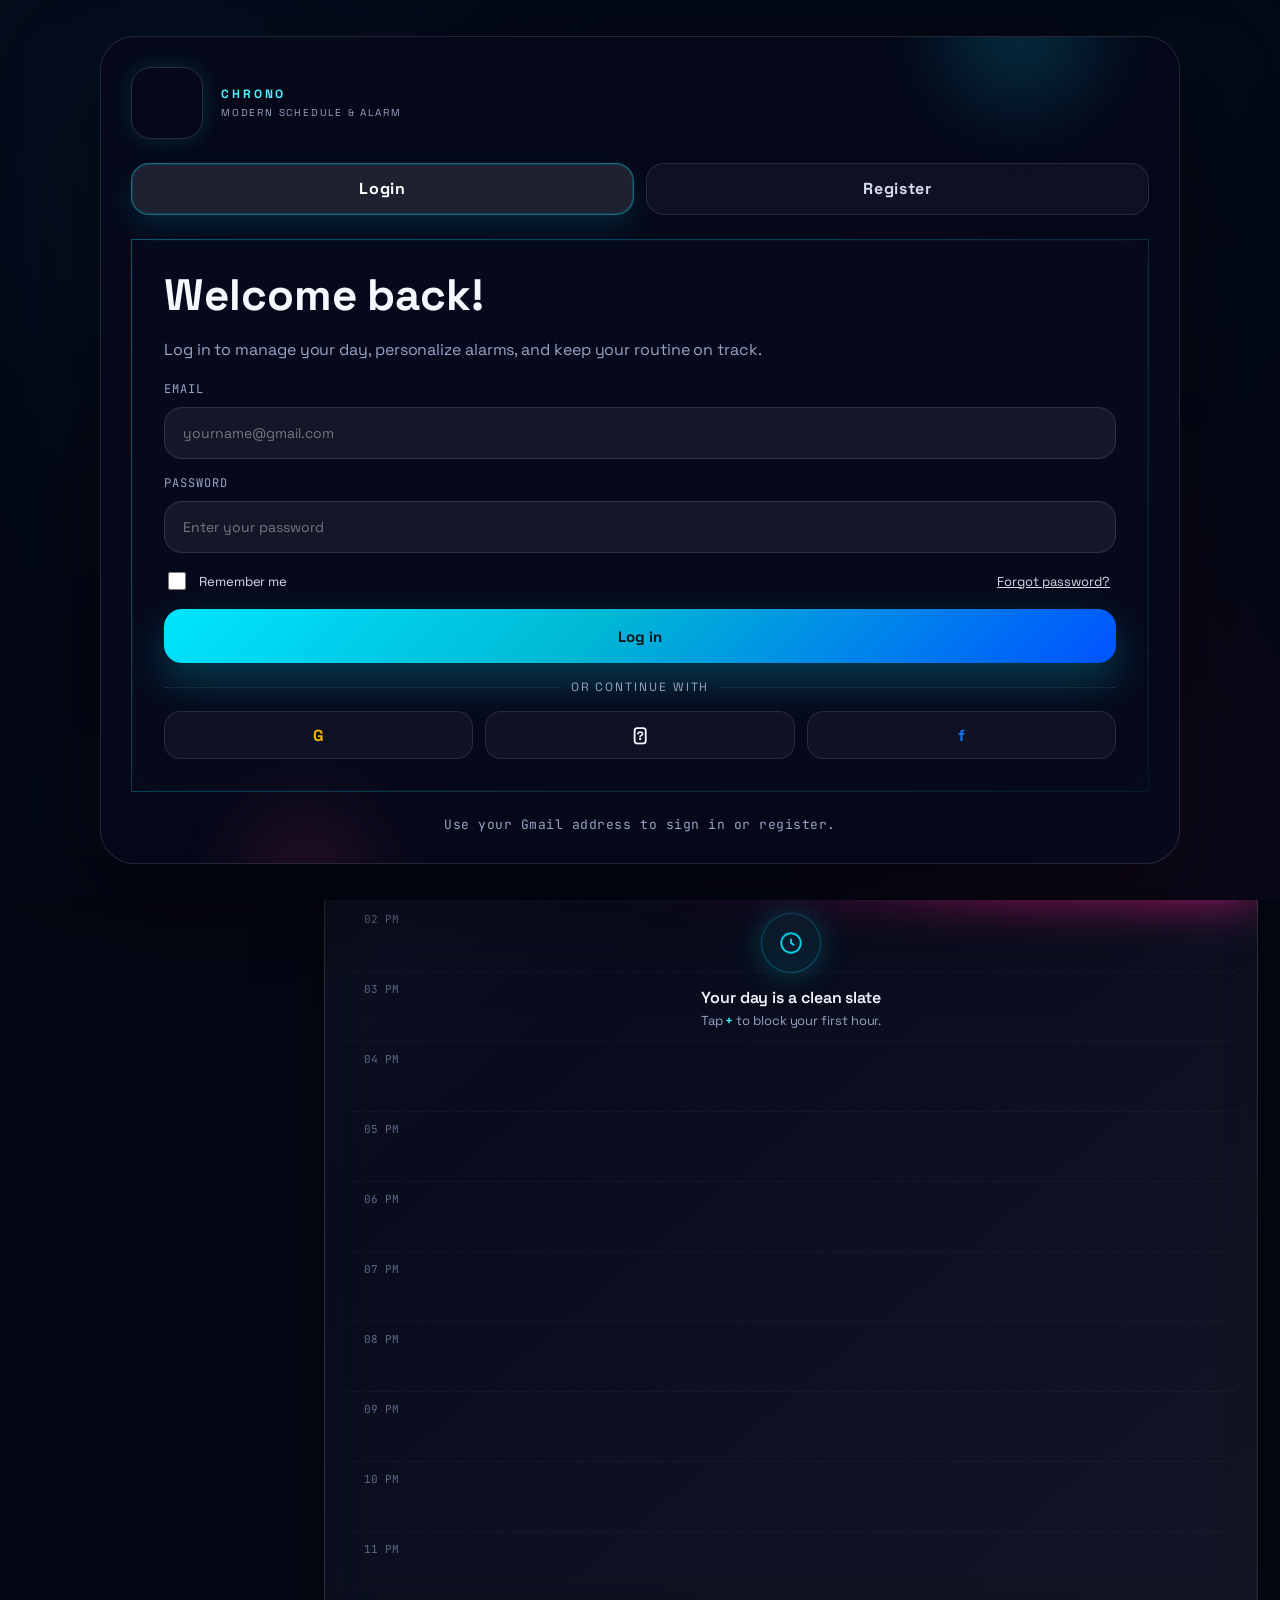
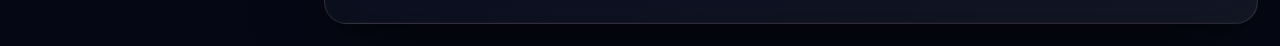
==== Chrono App.html @ 06ab91bf "Initial commit - Added Login and Register UI" ====
<!doctype html>
<html lang="en">
<head>
<meta charset="utf-8" />
<meta name="viewport" content="width=device-width, initial-scale=1, viewport-fit=cover, maximum-scale=1" />
<meta name="theme-color" content="#050814" />
<meta name="apple-mobile-web-app-capable" content="yes" />
<meta name="apple-mobile-web-app-status-bar-style" content="black-translucent" />
<meta name="apple-mobile-web-app-title" content="Chrono" />
<link rel="manifest" href="manifest.webmanifest" />
<link rel="apple-touch-icon" href="icon-192.png" />
<title>Chrono — Schedule & Alarms</title>
<link rel="preconnect" href="https://fonts.googleapis.com">
<link rel="preconnect" href="https://fonts.gstatic.com" crossorigin>
<link href="https://fonts.googleapis.com/css2?family=Space+Grotesk:wght@400;500;600;700&family=JetBrains+Mono:wght@400;500;600&display=swap" rel="stylesheet">
<link rel="stylesheet" href="daily-schedule.css">
<link rel="stylesheet" href="chrono-app.css">
</head>
<body>

<div class="auth-overlay" id="authOverlay">
  <div class="auth-card">
    <div class="auth-card-top">
      <video class="auth-logo-video" autoplay muted loop playsinline preload="auto" src="logo.mp4"></video>
      <div class="auth-card-copy">
        <div class="logo-title">CHRONO</div>
        <div class="logo-sub">Modern schedule & alarm</div>
      </div>
    </div>
    <div class="auth-tabs" role="tablist">
      <button type="button" class="auth-tab is-active" data-auth="login">Login</button>
      <button type="button" class="auth-tab" data-auth="register">Register</button>
    </div>
    <div class="auth-panels">
      <section class="auth-panel auth-panel--login is-active" data-auth="login">
        <h1>Welcome back!</h1>
        <p>Log in to manage your day, personalize alarms, and keep your routine on track.</p>
        <form id="authLoginForm" class="auth-form auth-form--login">
          <label class="field">
            <span>Email</span>
            <input id="authLoginEmail" type="email" placeholder="yourname@gmail.com" required />
          </label>
          <label class="field">
            <span>Password</span>
            <input id="authLoginPassword" type="password" placeholder="Enter your password" required minlength="6" />
          </label>
          <div class="auth-row auth-row--space">
            <label class="checkbox">
              <input id="authRemember" type="checkbox" />
              <span>Remember me</span>
            </label>
            <button type="button" class="auth-link" id="authForgot">Forgot password?</button>
          </div>
          <button type="submit" class="auth-button auth-button--login">Log in</button>
          <div class="auth-divider"><span>or continue with</span></div>
          <div class="auth-socials">
            <button type="button" class="social-btn social-btn--google" aria-label="Login with Google">G</button>
            <button type="button" class="social-btn social-btn--apple" aria-label="Login with Apple"></button>
            <button type="button" class="social-btn social-btn--facebook" aria-label="Login with Facebook">f</button>
          </div>
        </form>
      </section>
      <section class="auth-panel auth-panel--register" hidden data-auth="register">
        <div class="register-pill">New here? Create an account</div>
        <h2>Create your account</h2>
        <p>Sign up quickly and start building habits with a beautifully designed scheduler.</p>
        <form id="authRegisterForm" class="auth-form auth-form--register">
          <label class="field">
            <span>Full name</span>
            <input id="authName" type="text" placeholder="John Doe" required />
          </label>
          <label class="field">
            <span>Email address</span>
            <input id="authRegisterEmail" type="email" placeholder="yourname@gmail.com" required />
          </label>
          <label class="field">
            <span>Password</span>
            <input id="authRegisterPassword" type="password" placeholder="Create a strong password" required minlength="6" />
          </label>
          <label class="field">
            <span>Confirm password</span>
            <input id="authRegisterConfirm" type="password" placeholder="Repeat password" required minlength="6" />
          </label>
          <button type="submit" class="auth-button auth-button--register">Register</button>
        </form>
      </section>
    </div>
    <div class="auth-note" id="authNote">Use your Gmail address to sign in or register.</div>
  </div>
</div>

<!-- BG layers -->
<div class="bg-stage" aria-hidden="true">
  <div class="bg-gradient"></div>
  <div class="bg-orb bg-orb--cyan"></div>
  <div class="bg-orb bg-orb--magenta"></div>
  <div class="bg-orb bg-orb--violet"></div>
  <div class="bg-grid"></div>
  <div class="bg-noise"></div>
  <div class="bg-leak"></div>
</div>

<!-- ================= APP SHELL ================= -->
<div class="app">

  <!-- ---------- SIDEBAR (desktop only) ---------- -->
  <aside class="sidebar glass">
    <div class="brand">
      <div class="brand-mark">
        <video class="brand-logo" autoplay muted loop playsinline preload="auto" src="logo.mp4"></video>
      </div>
      <div class="brand-text">
        <div class="brand-name">CHRONO</div>
        <div class="brand-sub">v2.0 · schedule + alarm</div>
      </div>
    </div>
    <nav class="nav">
      <div class="nav-label">Workspace</div>
      <button class="nav-item is-active" data-view="today">
        <span class="nav-dot"></span>Today
        <span class="nav-count" id="navCountToday">0</span>
      </button>
      <button class="nav-item" data-view="upcoming">
        <span class="nav-dot"></span>Upcoming
      </button>
      <button class="nav-item" data-view="alarm">
        <span class="nav-dot"></span>Alarm
      </button>
      <button class="nav-item" data-view="completed">
        <span class="nav-dot"></span>Completed
        <span class="nav-count" id="navCountDone">0</span>
      </button>
      <div class="nav-label" style="margin-top:22px">Categories</div>
      <div class="cat-list" id="catList"></div>
    </nav>
    <div class="side-foot">
      <div class="foot-row">
        <span>Local storage</span>
        <span class="pill pill--ok">Synced</span>
      </div>
      <button class="foot-clear" id="btnLogout">Logout</button>
      <button class="foot-clear" id="btnClearAll">Reset schedule</button>
    </div>
  </aside>

  <!-- ---------- MAIN ---------- -->
  <main class="main">
    <!-- Header -->
    <header class="topbar">
      <div class="date-block">
        <div class="date-day" id="hdrDay">Thursday</div>
        <div class="date-full">
          <span id="hdrDate">July 03, 2026</span>
          <span class="dot-sep">•</span>
          <span id="hdrClock" class="clock">00:00:00</span>
        </div>
      </div>
      <div class="top-actions">
        <div class="search glass-inset">
          <svg viewBox="0 0 24 24" width="16" height="16" fill="none" stroke="currentColor" stroke-width="2"><circle cx="11" cy="11" r="7"/><path d="m21 21-4.3-4.3"/></svg>
          <input id="searchInput" placeholder="Search tasks…" />
          <kbd>⌘K</kbd>
        </div>
        <button class="pill-btn pill-btn--primary" id="btnNew">
          <span class="pill-glow"></span>
          <svg viewBox="0 0 24 24" width="16" height="16" fill="none" stroke="currentColor" stroke-width="2.5" stroke-linecap="round"><path d="M12 5v14M5 12h14"/></svg>
          New Task
        </button>
      </div>
    </header>

    <!-- Stat strip -->
    <section class="stat-strip">
      <div class="stat glass">
        <div class="stat-ring">
          <svg viewBox="0 0 44 44">
            <circle cx="22" cy="22" r="18" class="ring-track"/>
            <circle cx="22" cy="22" r="18" class="ring-fill" id="ringProgress"/>
          </svg>
          <div class="stat-ring-num" id="ringPct">0%</div>
        </div>
        <div class="stat-body">
          <div class="stat-label">Day progress</div>
          <div class="stat-value" id="statDone">0<span>/0 done</span></div>
        </div>
      </div>
      <div class="stat glass">
        <div class="stat-icon stat-icon--cyan">
          <svg viewBox="0 0 24 24" width="20" height="20" fill="none" stroke="currentColor" stroke-width="2"><path d="M12 8v4l3 2"/><circle cx="12" cy="12" r="9"/></svg>
        </div>
        <div class="stat-body">
          <div class="stat-label">Focus time</div>
          <div class="stat-value" id="statHours">0.0<span>hrs scheduled</span></div>
        </div>
      </div>
      <div class="stat glass">
        <div class="stat-icon stat-icon--magenta">
          <svg viewBox="0 0 24 24" width="20" height="20" fill="none" stroke="currentColor" stroke-width="2"><path d="M6 8a6 6 0 1 1 12 0c0 7 3 9 3 9H3s3-2 3-9M10 21a2 2 0 0 0 4 0"/></svg>
        </div>
        <div class="stat-body">
          <div class="stat-label">Next up</div>
          <div class="stat-value stat-value--sm" id="statNext">—</div>
        </div>
      </div>
      <div class="stat glass">
        <div class="stat-icon stat-icon--violet">
          <svg viewBox="0 0 24 24" width="20" height="20" fill="none" stroke="currentColor" stroke-width="2"><path d="m5 12 5 5L20 7"/></svg>
        </div>
        <div class="stat-body">
          <div class="stat-label">Streak</div>
          <div class="stat-value" id="statStreak">1<span>day active</span></div>
        </div>
      </div>
    </section>

    <!-- Filter chips -->
    <div class="chip-row" id="chipRow">
      <button class="chip is-active" data-cat="all">All</button>
    </div>

    <!-- Time-block grid -->
    <section class="grid-wrap glass" id="gridWrap">
      <div class="grid-head">
        <div class="grid-title">
          <h2>Time Blocks</h2>
          <span class="grid-sub">06:00 → 23:00</span>
        </div>
        <div class="now-indicator" id="nowInd">
          <span class="now-dot"></span>
          <span id="nowLabel">Now · 00:00</span>
        </div>
      </div>

      <div class="grid" id="grid" role="list"></div>

      <div class="grid-empty" id="gridEmpty" hidden>
        <div class="empty-badge">
          <svg viewBox="0 0 24 24" width="26" height="26" fill="none" stroke="currentColor" stroke-width="1.8"><circle cx="12" cy="12" r="9"/><path d="M12 8v4l3 2"/></svg>
        </div>
        <h3>Your day is a clean slate</h3>
        <p>Tap <b>+</b> to block your first hour.</p>
      </div>
    </section>

    <section class="alarm-page glass" id="alarmPage" hidden>
      <div class="grid-head">
        <div class="grid-title">
          <h2>Alarm sounds</h2>
          <span class="grid-sub">Pick one of three random tones or upload your own</span>
        </div>
        <button class="pill-btn pill-btn--ghost" id="btnShuffleRings" type="button">
          Shuffle
        </button>
      </div>

      <div class="alarm-picks" id="alarmPicks"></div>

      <div class="alarm-library">
        <div class="grid-head" style="margin-bottom: 12px;">
          <div class="grid-title">
            <h3>Sound library</h3>
            <span class="grid-sub">Presets + uploaded audio</span>
          </div>
          <div class="alarm-default" id="alarmDefaultLabel">Default ringtone for new alarms</div>
        </div>

        <div class="ring-list" id="alarmRingList"></div>

        <label class="ring-upload" id="alarmUploadLabel" for="alarmUploadInput">
          <svg viewBox="0 0 24 24" width="14" height="14" fill="none" stroke="currentColor" stroke-width="2"><path d="M12 3v12m-5-5 5-5 5 5M5 21h14"/></svg>
          Upload audio · MP3 · WAV · AAC · M4A
          <input id="alarmUploadInput" type="file" accept="audio/mpeg,audio/wav,audio/aac,audio/mp4,audio/x-m4a,audio/m4a,audio/ogg,.mp3,.wav,.aac,.m4a,.ogg" />
        </label>
      </div>
    </section>
  </main>
</div>

<!-- ================= MOBILE BOTTOM NAV ================= -->
<nav class="bottom-nav" aria-label="Bottom nav">
  <div class="bn-inner">
    <button class="bn-item is-active" data-view="today" aria-label="Today">
      <svg viewBox="0 0 24 24" fill="none" stroke="currentColor" stroke-width="2"><rect x="3" y="4" width="18" height="17" rx="2"/><path d="M3 10h18M8 2v4M16 2v4"/></svg>
      Today
    </button>
    <button class="bn-item" data-view="focus" aria-label="Focus">
      <svg viewBox="0 0 24 24" fill="none" stroke="currentColor" stroke-width="2"><circle cx="12" cy="12" r="9"/><circle cx="12" cy="12" r="4"/></svg>
      Focus
    </button>
    <button class="bn-item" data-view="alarm" aria-label="Alarm">
      <svg viewBox="0 0 24 24" fill="none" stroke="currentColor" stroke-width="2"><path d="M6 8a6 6 0 1 1 12 0c0 7 3 9 3 9H3s3-2 3-9"/><path d="M10 21a2 2 0 0 0 4 0"/></svg>
      Alarm
    </button>
    <button class="bn-item is-primary" id="bnNew" aria-label="New task">
      <div class="bn-fab">
        <svg viewBox="0 0 24 24" fill="none" stroke="currentColor" stroke-width="3" stroke-linecap="round"><path d="M12 5v14M5 12h14"/></svg>
      </div>
      New
    </button>
    <button class="bn-item" data-view="upcoming" aria-label="Upcoming">
      <svg viewBox="0 0 24 24" fill="none" stroke="currentColor" stroke-width="2"><path d="M12 8v4l3 2"/><circle cx="12" cy="12" r="9"/></svg>
      Upcoming
    </button>
    <button class="bn-item" data-view="completed" aria-label="Done">
      <svg viewBox="0 0 24 24" fill="none" stroke="currentColor" stroke-width="2"><path d="m5 12 5 5L20 7"/></svg>
      Done
    </button>
  </div>
</nav>

<!-- ================= TASK MODAL (with tabs) ================= -->
<div class="modal" id="modal" hidden>
  <div class="modal-backdrop" data-close></div>
  <div class="modal-card glass" role="dialog" aria-modal="true" aria-labelledby="modalTitle">
    <div class="modal-head">
      <div>
        <div class="modal-eyebrow" id="modalMode">NEW TASK</div>
        <h3 id="modalTitle">Block a time slot</h3>
      </div>
      <button class="icon-btn" data-close aria-label="Close">
        <svg viewBox="0 0 24 24" width="16" height="16" fill="none" stroke="currentColor" stroke-width="2.5"><path d="M6 6l12 12M18 6 6 18"/></svg>
      </button>
    </div>

    <!-- Tabs -->
    <div class="modal-tabs" role="tablist">
      <button type="button" class="modal-tab is-active" data-tab="task" role="tab">
        <svg viewBox="0 0 24 24" width="14" height="14" fill="none" stroke="currentColor" stroke-width="2"><rect x="3" y="4" width="18" height="17" rx="2"/><path d="M9 4v17"/></svg>
        Task
      </button>
      <button type="button" class="modal-tab" data-tab="alarm" role="tab">
        <svg viewBox="0 0 24 24" width="14" height="14" fill="none" stroke="currentColor" stroke-width="2"><path d="M6 8a6 6 0 1 1 12 0c0 7 3 9 3 9H3s3-2 3-9M10 21a2 2 0 0 0 4 0"/></svg>
        Alarm
        <span class="tab-badge" id="alarmTabBadge" hidden>ON</span>
      </button>
    </div>

    <form id="taskForm" class="form">

      <!-- ============ TASK PANE ============ -->
      <div class="modal-pane is-active" data-pane="task">
        <label class="field field--full">
          <span>Task name</span>
          <input id="fTask" type="text" placeholder="e.g. Deep work — API refactor" required maxlength="80" />
        </label>
        <div class="field-row">
          <label class="field">
            <span>Starts</span>
            <input id="fStart" type="time" required />
          </label>
          <label class="field">
            <span>Ends</span>
            <input id="fEnd" type="time" required />
          </label>
        </div>
        <div class="field field--full">
          <span>Category</span>
          <div class="cat-picker" id="catPicker"></div>
        </div>
        <label class="field field--full">
          <span>Notes (optional)</span>
          <textarea id="fNotes" rows="2" placeholder="Any details, links, or subgoals…" maxlength="240"></textarea>
        </label>
      </div>

      <!-- ============ ALARM PANE ============ -->
      <div class="modal-pane" data-pane="alarm">

        <!-- Reminder -->
        <div class="pane-label">Reminder · soft nudge</div>
        <div class="alarm-row">
          <div class="alarm-row-body">
            <div class="alarm-row-title">Send me a reminder</div>
            <div class="alarm-row-sub">Fires at <span id="reminderFireAt">08:50</span></div>
          </div>
          <div class="switch is-on" id="swReminder" role="switch" aria-checked="true"></div>
        </div>
        <div class="seg" id="reminderSeg"></div>

        <!-- Alarm -->
        <div class="pane-label magenta" style="margin-top: 10px;">Alarm · hard interrupt</div>
        <div class="alarm-row">
          <div class="alarm-row-body">
            <div class="alarm-row-title">Ring at start time</div>
            <div class="alarm-row-sub">Full-screen · looping audio · vibration</div>
          </div>
          <div class="switch magenta" id="swAlarm" role="switch" aria-checked="false"></div>
        </div>

        <div class="pane-label">Repeat</div>
        <div class="days" id="daysRow"></div>

        <div class="pane-label">Snooze</div>
        <div class="seg" id="snoozeSeg"></div>

        <div class="pane-label violet">Vibration</div>
        <div class="vib-row" id="vibRow"></div>

        <div class="pane-label">Volume · <span id="volLabel">80%</span></div>
        <input type="range" id="volSlider" class="vol-slider" min="0" max="100" step="5" value="80" />

        <div class="pane-label">Ringtone</div>
        <div class="ring-list" id="ringList"></div>
        <label class="ring-upload" id="uploadLabel" for="uploadInput">
          <svg viewBox="0 0 24 24" width="14" height="14" fill="none" stroke="currentColor" stroke-width="2"><path d="M12 3v12m-5-5 5-5 5 5M5 21h14"/></svg>
          Upload audio · MP3 · WAV · AAC · M4A
          <input id="uploadInput" type="file" accept="audio/mpeg,audio/wav,audio/aac,audio/mp4,audio/x-m4a,audio/m4a,audio/ogg,.mp3,.wav,.aac,.m4a,.ogg" />
        </label>
        <div class="ring-progress" id="uploadProgress" hidden><div></div></div>

      </div>

      <div class="modal-foot">
        <button type="button" class="pill-btn pill-btn--ghost" data-close>Cancel</button>
        <button type="button" class="pill-btn pill-btn--danger" id="btnDelete" hidden>
          <span class="pill-glow"></span>
          Delete
        </button>
        <button type="submit" class="pill-btn pill-btn--primary" id="btnSave">
          <span class="pill-glow"></span>
          <span id="btnSaveLabel">Add to Schedule</span>
        </button>
      </div>
    </form>
  </div>
</div>

<!-- ================= REMINDER BANNER ================= -->
<div class="reminder-banner" id="reminderBanner">
  <div class="rb-icon">
    <svg viewBox="0 0 24 24" width="18" height="18" fill="none" stroke="currentColor" stroke-width="2"><path d="M15 17h5l-1.4-1.4A2 2 0 0 1 18 14.2V11a6 6 0 1 0-12 0v3.2a2 2 0 0 1-.6 1.4L4 17h5m6 0v1a3 3 0 0 1-6 0v-1"/></svg>
  </div>
  <div class="rb-body">
    <div class="rb-title" id="rbTitle">Reminder</div>
    <div class="rb-sub" id="rbSub">Starts soon</div>
  </div>
  <button class="rb-close" id="rbClose" aria-label="Dismiss">
    <svg viewBox="0 0 24 24" width="14" height="14" fill="none" stroke="currentColor" stroke-width="2.5"><path d="M6 6l12 12M18 6 6 18"/></svg>
  </button>
</div>

<!-- ================= FULL-SCREEN ALARM ================= -->
<div class="alarm-scene" id="alarmScene" role="alertdialog" aria-modal="true" aria-labelledby="alarmTitle">
  <div class="pulse-ring"></div>
  <div class="alarm-head">
    <span class="alarm-eyebrow">ALARM · TIME'S UP</span>
    <div class="alarm-clock" id="alarmClock">09:00</div>
    <div class="alarm-date" id="alarmDate">THU · 03 JUL</div>
  </div>
  <div class="alarm-body">
    <h1 id="alarmTitle">Task</h1>
    <p id="alarmSub">Scheduled 09:00</p>
  </div>
  <div class="alarm-actions">
    <button class="alarm-btn alarm-btn--snooze" id="alarmSnooze">
      <svg viewBox="0 0 24 24" width="18" height="18" fill="none" stroke="currentColor" stroke-width="2"><path d="M12 8v4l3 2"/><circle cx="12" cy="12" r="9"/></svg>
      Snooze
    </button>
    <button class="alarm-btn alarm-btn--stop" id="alarmStop">
      <svg viewBox="0 0 24 24" width="20" height="20" fill="none" stroke="currentColor" stroke-width="2.5"><rect x="6" y="6" width="12" height="12" rx="2"/></svg>
      Stop
    </button>
  </div>
</div>

<!-- ================= INSTALL STRIP ================= -->
<div class="info-strip" id="installStrip">
  <div class="is-icon">
    <svg viewBox="0 0 24 24" width="16" height="16" fill="none" stroke="currentColor" stroke-width="2"><path d="M12 3v12m-5-5 5-5 5 5M5 21h14"/></svg>
  </div>
  <div class="is-body">
    <b>Install Chrono</b> to your home screen — works offline, alarms fire even when the browser is closed.
  </div>
  <button class="is-btn" id="installBtn">Install</button>
  <button class="is-x" id="installX" aria-label="Dismiss">
    <svg viewBox="0 0 24 24" width="14" height="14" fill="none" stroke="currentColor" stroke-width="2.5"><path d="M6 6l12 12M18 6 6 18"/></svg>
  </button>
</div>

<!-- ================= TOAST ================= -->
<div id="toast" class="toast" hidden></div>

<script src="chrono-alarm.js"></script>
<script src="chrono-app.js"></script>
</body>
</html>
---- daily-schedule.css ----
/* =========================================================
   CHRONO · Daily Schedule
   Futuristic 3D glassmorphism, cyan + magenta neon
   ========================================================= */

:root {
  /* --- Color system --- */
  --bg-0: #050814;
  --bg-1: #0a0f24;
  --bg-2: #0e1330;

  --ink-100: #f5f8ff;
  --ink-80:  #d6dcf0;
  --ink-60:  #99a3c4;
  --ink-40:  #5f6a8a;
  --ink-20:  #333a55;

  --cyan:     #00E5FF;
  --cyan-2:   #4DF3FF;
  --cyan-dim: rgba(0, 229, 255, 0.14);
  --magenta:  #FF3D6E;
  --magenta-2:#FF7AA0;
  --violet:   #8A5CFF;
  --lime:     #7CFFB2;
  --amber:    #FFC24D;

  /* Glass */
  --glass-bg: linear-gradient(140deg, rgba(255,255,255,0.08) 0%, rgba(255,255,255,0.02) 45%, rgba(255,255,255,0.06) 100%);
  --glass-border: 1px solid rgba(255,255,255,0.10);
  --glass-highlight: inset 0 1px 0 rgba(255,255,255,0.18), inset 0 0 0 1px rgba(255,255,255,0.02);
  --glass-shadow: 0 30px 80px -20px rgba(0,0,0,0.6), 0 8px 24px -10px rgba(0,0,0,0.5);

  /* Neon */
  --neon-cyan:    0 0 0 1px rgba(0,229,255,0.55), 0 0 24px rgba(0,229,255,0.45), 0 0 60px rgba(0,229,255,0.25);
  --neon-magenta: 0 0 0 1px rgba(255,61,110,0.55), 0 0 24px rgba(255,61,110,0.45), 0 0 60px rgba(255,61,110,0.25);

  /* Type */
  --font-display: "Space Grotesk", "Inter", system-ui, sans-serif;
  --font-mono: "JetBrains Mono", ui-monospace, monospace;

  /* Radii */
  --r-sm: 10px;
  --r-md: 16px;
  --r-lg: 22px;
  --r-xl: 28px;
  --r-pill: 999px;

  /* Motion */
  --ease: cubic-bezier(.22,.61,.36,1);
}

* { box-sizing: border-box; }
html, body { margin: 0; padding: 0; }
body {
  font-family: var(--font-display);
  color: var(--ink-100);
  background: var(--bg-0);
  min-height: 100vh;
  overflow-x: hidden;
  letter-spacing: -0.005em;
  -webkit-font-smoothing: antialiased;
}
button { font: inherit; color: inherit; background: none; border: 0; cursor: pointer; }
input, textarea, select { font: inherit; color: inherit; }

/* =========================================================
   BACKGROUND — cinematic gradient + orbs + grid + noise
   ========================================================= */
.bg-stage {
  position: fixed; inset: 0; z-index: 0; pointer-events: none;
  overflow: hidden;
}
.bg-gradient {
  position: absolute; inset: -10%;
  background:
    radial-gradient(60% 50% at 20% 15%, #1a1350 0%, transparent 60%),
    radial-gradient(50% 45% at 90% 20%, #002744 0%, transparent 65%),
    radial-gradient(55% 40% at 80% 90%, #3a0a3a 0%, transparent 60%),
    linear-gradient(160deg, #06091b 0%, #050716 40%, #030410 100%);
}
.bg-orb {
  position: absolute; border-radius: 50%;
  filter: blur(90px);
  opacity: 0.55;
  mix-blend-mode: screen;
  animation: drift 24s var(--ease) infinite alternate;
}
.bg-orb--cyan    { width: 520px; height: 520px; top: -80px; left: -80px;  background: #00b8d4; }
.bg-orb--magenta { width: 460px; height: 460px; bottom: -120px; right: -60px; background: #ff2d6b; animation-duration: 30s; }
.bg-orb--violet  { width: 380px; height: 380px; top: 40%; left: 55%;    background: #6b3dff; opacity: .35; animation-duration: 36s; }
@keyframes drift {
  0%   { transform: translate3d(0,0,0) scale(1); }
  100% { transform: translate3d(40px, -30px, 0) scale(1.08); }
}
.bg-grid {
  position: absolute; inset: 0;
  background-image:
    linear-gradient(to right, rgba(255,255,255,0.045) 1px, transparent 1px),
    linear-gradient(to bottom, rgba(255,255,255,0.045) 1px, transparent 1px);
  background-size: 64px 64px;
  mask-image: radial-gradient(80% 60% at 50% 40%, #000 40%, transparent 100%);
  opacity: .5;
}
.bg-noise {
  position: absolute; inset: 0;
  background-image: url("data:image/svg+xml;utf8,<svg xmlns='http://www.w3.org/2000/svg' width='160' height='160'><filter id='n'><feTurbulence type='fractalNoise' baseFrequency='0.9' numOctaves='2' stitchTiles='stitch'/><feColorMatrix values='0 0 0 0 1  0 0 0 0 1  0 0 0 0 1  0 0 0 0.06 0'/></filter><rect width='100%' height='100%' filter='url(%23n)'/></svg>");
  opacity: 0.7;
  mix-blend-mode: overlay;
}
.bg-leak {
  position: absolute; top: -10%; left: 30%;
  width: 60%; height: 40%;
  background: linear-gradient(200deg, rgba(0,229,255,0.14), rgba(255,61,110,0.06) 50%, transparent 80%);
  filter: blur(60px);
  transform: rotate(-8deg);
  opacity: .8;
}

/* =========================================================
   GLASS BASE
   ========================================================= */
.glass {
  position: relative;
  background: var(--glass-bg);
  border: var(--glass-border);
  box-shadow: var(--glass-highlight), var(--glass-shadow);
  backdrop-filter: blur(24px) saturate(140%);
  -webkit-backdrop-filter: blur(24px) saturate(140%);
  border-radius: var(--r-lg);
}
.glass::after {
  /* subtle top rim light */
  content: "";
  position: absolute; inset: 0;
  border-radius: inherit;
  pointer-events: none;
  background:
    radial-gradient(120% 50% at 50% -20%, rgba(255,255,255,0.18) 0%, transparent 60%);
  opacity: .6;
}
.glass-inset {
  background: rgba(10, 14, 30, 0.5);
  border: 1px solid rgba(255,255,255,0.08);
  box-shadow: inset 0 1px 0 rgba(255,255,255,0.06), inset 0 0 24px rgba(0,0,0,0.4);
  backdrop-filter: blur(16px);
  border-radius: var(--r-pill);
}

/* =========================================================
   APP SHELL
   ========================================================= */
.app {
  position: relative; z-index: 1;
  display: grid;
  grid-template-columns: 280px 1fr;
  gap: 22px;
  max-width: 1520px;
  margin: 0 auto;
  padding: 22px;
  min-height: 100vh;
}

/* ---------- SIDEBAR ---------- */
.sidebar {
  padding: 22px 18px;
  display: flex; flex-direction: column;
  gap: 24px;
  position: sticky; top: 22px;
  height: calc(100vh - 44px);
}
.brand {
  display: flex; align-items: center; gap: 12px;
  padding: 4px 6px;
}
.brand-mark {
  width: 40px; height: 40px;
  display: grid; place-items: center;
  border-radius: 12px;
  background: linear-gradient(140deg, rgba(0,229,255,0.25), rgba(0,229,255,0.05));
  color: var(--cyan);
  box-shadow: inset 0 1px 0 rgba(255,255,255,0.2), 0 0 20px rgba(0,229,255,0.35);
  border: 1px solid rgba(0,229,255,0.35);
  overflow: hidden;
}
.brand-mark .brand-logo {
  width: 100%;
  height: 100%;
  object-fit: cover;
  display: block;
}
.brand-name {
  font-weight: 700; letter-spacing: 0.18em; font-size: 14px;
}
.brand-sub {
  font-family: var(--font-mono);
  font-size: 10px; color: var(--ink-60); margin-top: 2px;
  letter-spacing: 0.1em;
}

.nav { display: flex; flex-direction: column; gap: 4px; flex: 1; }
.nav-label {
  font-family: var(--font-mono);
  font-size: 10px;
  letter-spacing: 0.16em;
  color: var(--ink-40);
  margin: 6px 8px;
}
.nav-item {
  display: flex; align-items: center; gap: 10px;
  padding: 10px 12px;
  border-radius: 12px;
  color: var(--ink-80);
  font-size: 14px; font-weight: 500;
  text-align: left;
  transition: background .18s var(--ease), color .18s var(--ease), box-shadow .18s var(--ease);
}
.nav-item:hover { background: rgba(255,255,255,0.04); color: var(--ink-100); }
.nav-item.is-active {
  background: linear-gradient(140deg, rgba(0,229,255,0.14), rgba(0,229,255,0.02));
  color: var(--ink-100);
  box-shadow: inset 0 0 0 1px rgba(0,229,255,0.35), inset 0 1px 0 rgba(255,255,255,0.15);
}
.nav-dot {
  width: 6px; height: 6px; border-radius: 50%;
  background: var(--ink-40);
  box-shadow: 0 0 0 2px rgba(255,255,255,0.05);
}
.nav-item.is-active .nav-dot { background: var(--cyan); box-shadow: 0 0 10px var(--cyan); }
.nav-count {
  margin-left: auto;
  font-family: var(--font-mono);
  font-size: 10px;
  padding: 2px 8px;
  border-radius: var(--r-pill);
  background: rgba(255,255,255,0.06);
  color: var(--ink-60);
}
.nav-item.is-active .nav-count {
  background: rgba(0,229,255,0.15); color: var(--cyan-2);
}

.cat-list { display: flex; flex-direction: column; gap: 2px; }
.cat-row {
  display: flex; align-items: center; gap: 10px;
  padding: 8px 12px;
  border-radius: 10px;
  font-size: 13px;
  color: var(--ink-80);
  transition: background .15s;
}
.cat-row:hover { background: rgba(255,255,255,0.04); }
.cat-swatch {
  width: 10px; height: 10px; border-radius: 3px;
  box-shadow: 0 0 10px currentColor;
}
.cat-row .cat-count {
  margin-left: auto;
  font-family: var(--font-mono);
  font-size: 10px; color: var(--ink-60);
}

.side-foot {
  padding-top: 14px;
  border-top: 1px solid rgba(255,255,255,0.06);
}
.foot-row {
  display: flex; align-items: center; justify-content: space-between;
  font-size: 12px; color: var(--ink-60);
  padding: 4px 6px;
}
.pill { padding: 3px 8px; border-radius: var(--r-pill); font-size: 10px; font-family: var(--font-mono); letter-spacing: 0.08em; }
.pill--ok { background: rgba(124,255,178,0.12); color: var(--lime); box-shadow: inset 0 0 0 1px rgba(124,255,178,0.25); }
.foot-clear {
  width: 100%;
  margin-top: 10px;
  padding: 9px;
  border-radius: 10px;
  color: var(--ink-60);
  font-size: 12px;
  background: rgba(255,255,255,0.03);
  border: 1px solid rgba(255,255,255,0.06);
  transition: color .15s, background .15s;
}
.foot-clear:hover { color: var(--magenta-2); background: rgba(255,61,110,0.08); border-color: rgba(255,61,110,0.3); }

/* =========================================================
   MAIN
   ========================================================= */
.main {
  display: flex; flex-direction: column;
  gap: 18px;
  min-width: 0;
}

/* Topbar */
.topbar {
  display: flex; align-items: center; justify-content: space-between;
  gap: 16px;
  padding: 4px 4px;
}
.date-day {
  font-size: 28px; font-weight: 600;
  letter-spacing: -0.02em;
  color: #f5f8ff;
  text-shadow: 0 1px 0 rgba(0,0,0,0.4), 0 0 20px rgba(0,229,255,0.1);
}
.date-full {
  font-family: var(--font-mono);
  font-size: 12px;
  color: var(--ink-60);
  margin-top: 4px;
  display: flex; align-items: center; gap: 8px;
}
.dot-sep { color: var(--ink-40); }
.clock { color: var(--cyan-2); text-shadow: 0 0 12px rgba(0,229,255,0.5); }

.top-actions { display: flex; align-items: center; gap: 10px; }
.search {
  display: flex; align-items: center; gap: 10px;
  padding: 10px 14px;
  color: var(--ink-60);
  width: 300px;
  transition: box-shadow .2s, background .2s;
}
.search:focus-within {
  color: var(--ink-100);
  box-shadow: inset 0 0 0 1px rgba(0,229,255,0.35), inset 0 0 24px rgba(0,229,255,0.08);
}
.search input {
  flex: 1;
  background: transparent; border: 0; outline: 0;
  font-size: 13px;
}
.search kbd {
  font-family: var(--font-mono);
  font-size: 10px;
  padding: 2px 6px;
  border-radius: 6px;
  background: rgba(255,255,255,0.06);
  border: 1px solid rgba(255,255,255,0.08);
  color: var(--ink-60);
}

/* ---------- PILL BUTTON — the neon hero control ---------- */
.pill-btn {
  position: relative;
  display: inline-flex; align-items: center; gap: 8px;
  padding: 11px 20px;
  border-radius: var(--r-pill);
  font-size: 13px; font-weight: 600;
  letter-spacing: 0.01em;
  color: var(--ink-100);
  background: rgba(255,255,255,0.06);
  border: 1px solid rgba(255,255,255,0.10);
  box-shadow: inset 0 1px 0 rgba(255,255,255,0.15), 0 8px 24px -12px rgba(0,0,0,0.6);
  transition: transform .2s var(--ease), box-shadow .3s var(--ease), background .2s;
  overflow: hidden;
  isolation: isolate;
}
.pill-btn:hover { transform: translateY(-1px); }
.pill-btn:active { transform: translateY(0); }
.pill-glow {
  position: absolute; inset: -2px;
  border-radius: inherit;
  pointer-events: none;
  z-index: -1;
  opacity: 0;
  transition: opacity .3s var(--ease);
}

.pill-btn--primary {
  background: linear-gradient(140deg, rgba(0,229,255,0.28), rgba(0,229,255,0.08) 60%, rgba(0,229,255,0.20));
  border-color: rgba(0,229,255,0.5);
  color: #ecfeff;
  box-shadow:
    inset 0 1px 0 rgba(255,255,255,0.3),
    inset 0 -8px 20px rgba(0,229,255,0.15),
    0 0 24px rgba(0,229,255,0.4),
    0 8px 30px -8px rgba(0,229,255,0.55);
  text-shadow: 0 0 10px rgba(0,229,255,0.7);
}
.pill-btn--primary:hover {
  box-shadow:
    inset 0 1px 0 rgba(255,255,255,0.35),
    inset 0 -8px 20px rgba(0,229,255,0.25),
    0 0 40px rgba(0,229,255,0.6),
    0 12px 40px -8px rgba(0,229,255,0.7);
}

.pill-btn--danger {
  background: linear-gradient(140deg, rgba(255,61,110,0.28), rgba(255,61,110,0.06) 60%, rgba(255,61,110,0.20));
  border-color: rgba(255,61,110,0.5);
  box-shadow:
    inset 0 1px 0 rgba(255,255,255,0.25),
    inset 0 -8px 20px rgba(255,61,110,0.15),
    0 0 24px rgba(255,61,110,0.4),
    0 8px 30px -8px rgba(255,61,110,0.55);
  text-shadow: 0 0 10px rgba(255,61,110,0.7);
}
.pill-btn--danger:hover {
  box-shadow:
    inset 0 1px 0 rgba(255,255,255,0.3),
    inset 0 -8px 20px rgba(255,61,110,0.25),
    0 0 40px rgba(255,61,110,0.6),
    0 12px 40px -8px rgba(255,61,110,0.7);
}

.pill-btn--ghost {
  background: rgba(255,255,255,0.04);
  border-color: rgba(255,255,255,0.08);
  color: var(--ink-60);
}
.pill-btn--ghost:hover { color: var(--ink-100); background: rgba(255,255,255,0.08); }

/* Icon button */
.icon-btn {
  width: 32px; height: 32px;
  display: grid; place-items: center;
  border-radius: 10px;
  color: var(--ink-60);
  background: rgba(255,255,255,0.04);
  border: 1px solid rgba(255,255,255,0.06);
  transition: color .15s, background .15s;
}
.icon-btn:hover { color: var(--ink-100); background: rgba(255,255,255,0.08); }

/* =========================================================
   STAT STRIP
   ========================================================= */
.stat-strip {
  display: grid;
  grid-template-columns: repeat(4, 1fr);
  gap: 14px;
}
.stat {
  display: flex; align-items: center; gap: 14px;
  padding: 16px 18px;
  border-radius: var(--r-md);
  min-width: 0;
}
.stat-ring { position: relative; width: 52px; height: 52px; flex: none; }
.stat-ring svg { width: 100%; height: 100%; transform: rotate(-90deg); }
.ring-track { fill: none; stroke: rgba(255,255,255,0.08); stroke-width: 4; }
.ring-fill  {
  fill: none; stroke: var(--cyan); stroke-width: 4; stroke-linecap: round;
  stroke-dasharray: 113.1;
  stroke-dashoffset: 113.1;
  filter: drop-shadow(0 0 6px rgba(0,229,255,0.65));
  transition: stroke-dashoffset .6s var(--ease);
}
.stat-ring-num {
  position: absolute; inset: 0;
  display: grid; place-items: center;
  font-family: var(--font-mono);
  font-size: 11px; font-weight: 600;
  color: var(--cyan-2);
}
.stat-icon {
  width: 40px; height: 40px; flex: none;
  display: grid; place-items: center;
  border-radius: 12px;
}
.stat-icon--cyan    { color: var(--cyan);    background: rgba(0,229,255,0.10);  box-shadow: inset 0 0 0 1px rgba(0,229,255,0.25),  0 0 18px rgba(0,229,255,0.2); }
.stat-icon--magenta { color: var(--magenta); background: rgba(255,61,110,0.10); box-shadow: inset 0 0 0 1px rgba(255,61,110,0.25), 0 0 18px rgba(255,61,110,0.2); }
.stat-icon--violet  { color: var(--violet);  background: rgba(138,92,255,0.10); box-shadow: inset 0 0 0 1px rgba(138,92,255,0.25), 0 0 18px rgba(138,92,255,0.2); }
.stat-body { min-width: 0; }
.stat-label {
  font-family: var(--font-mono);
  font-size: 10px; letter-spacing: 0.14em;
  color: var(--ink-60);
  text-transform: uppercase;
}
.stat-value {
  font-size: 22px; font-weight: 600; margin-top: 2px;
  letter-spacing: -0.02em;
  display: flex; align-items: baseline; gap: 6px;
  white-space: nowrap;
}
.stat-value span {
  font-size: 11px; font-weight: 500;
  color: var(--ink-60);
  font-family: var(--font-mono);
}
.stat-value--sm { font-size: 15px; font-weight: 500; }

/* =========================================================
   CHIP ROW
   ========================================================= */
.chip-row {
  display: flex; align-items: center; gap: 8px;
  flex-wrap: wrap;
  padding: 0 2px;
}
.chip {
  padding: 7px 14px;
  border-radius: var(--r-pill);
  font-size: 12px; font-weight: 500;
  color: var(--ink-60);
  background: rgba(255,255,255,0.04);
  border: 1px solid rgba(255,255,255,0.06);
  display: inline-flex; align-items: center; gap: 8px;
  transition: color .15s, background .15s, box-shadow .15s;
}
.chip:hover { color: var(--ink-100); }
.chip.is-active {
  color: var(--ink-100);
  background: rgba(0,229,255,0.10);
  box-shadow: inset 0 0 0 1px rgba(0,229,255,0.45), 0 0 20px rgba(0,229,255,0.2);
}
.chip .chip-swatch {
  width: 8px; height: 8px; border-radius: 50%;
  box-shadow: 0 0 8px currentColor;
}

/* =========================================================
   TIME-BLOCK GRID
   ========================================================= */
.grid-wrap {
  padding: 22px;
  border-radius: var(--r-lg);
  flex: 1;
  display: flex; flex-direction: column;
  min-height: 480px;
}
.grid-head {
  display: flex; align-items: center; justify-content: space-between;
  margin-bottom: 16px;
}
.grid-title h2 {
  margin: 0;
  font-size: 18px; font-weight: 600;
  letter-spacing: -0.01em;
}
.grid-sub {
  font-family: var(--font-mono);
  font-size: 11px; color: var(--ink-60);
  margin-left: 10px;
}
.now-indicator {
  display: flex; align-items: center; gap: 8px;
  padding: 6px 12px;
  border-radius: var(--r-pill);
  background: rgba(255,61,110,0.08);
  box-shadow: inset 0 0 0 1px rgba(255,61,110,0.3);
  font-family: var(--font-mono);
  font-size: 11px;
  color: var(--magenta-2);
}
.now-dot {
  width: 6px; height: 6px; border-radius: 50%;
  background: var(--magenta);
  box-shadow: 0 0 10px var(--magenta);
  animation: pulse 1.4s ease-in-out infinite;
}
@keyframes pulse {
  0%, 100% { opacity: 1; transform: scale(1); }
  50% { opacity: .5; transform: scale(1.4); }
}

.grid {
  position: relative;
  display: grid;
  grid-template-columns: 64px 1fr;
  gap: 0;
}

.hour-row {
  display: contents;
}
.hour-label {
  font-family: var(--font-mono);
  font-size: 11px;
  color: var(--ink-40);
  padding: 10px 12px 0 0;
  text-align: right;
  border-top: 1px dashed rgba(255,255,255,0.05);
  height: 70px;
}
.hour-cell {
  border-top: 1px dashed rgba(255,255,255,0.05);
  height: 70px;
  position: relative;
  padding: 6px 8px;
  transition: background .15s;
}
.hour-cell:hover { background: rgba(255,255,255,0.015); }
.hour-cell.is-past { opacity: 0.55; }

/* NOW line */
.now-line {
  position: absolute;
  left: 64px; right: 0;
  height: 2px;
  background: linear-gradient(90deg, transparent, var(--magenta) 20%, var(--magenta) 80%, transparent);
  box-shadow: 0 0 12px rgba(255,61,110,0.7);
  z-index: 5;
  pointer-events: none;
}
.now-line::before {
  content: "";
  position: absolute; left: -6px; top: -4px;
  width: 10px; height: 10px; border-radius: 50%;
  background: var(--magenta);
  box-shadow: 0 0 12px var(--magenta), 0 0 0 3px rgba(255,61,110,0.2);
}

/* TASK CARD (positioned inside hour cell) */
.task {
  position: absolute;
  left: 8px; right: 8px;
  padding: 8px 12px 8px 14px;
  border-radius: 12px;
  background: linear-gradient(140deg, rgba(255,255,255,0.10), rgba(255,255,255,0.03));
  border: 1px solid rgba(255,255,255,0.12);
  box-shadow: inset 0 1px 0 rgba(255,255,255,0.15), 0 6px 20px -10px rgba(0,0,0,0.6);
  backdrop-filter: blur(10px);
  display: flex; align-items: center; gap: 10px;
  cursor: pointer;
  transition: transform .18s var(--ease), box-shadow .25s var(--ease), border-color .2s;
  overflow: hidden;
  min-height: 44px;
  z-index: 3;
}
.task::before {
  /* left accent bar with category color glow */
  content: "";
  position: absolute;
  left: 0; top: 0; bottom: 0;
  width: 3px;
  background: var(--cat-color, var(--cyan));
  box-shadow: 0 0 12px var(--cat-color, var(--cyan));
}
.task:hover {
  transform: translateY(-1px);
  border-color: rgba(255,255,255,0.22);
  box-shadow: inset 0 1px 0 rgba(255,255,255,0.2), 0 12px 30px -10px rgba(0,0,0,0.7), 0 0 20px -6px var(--cat-color, var(--cyan));
}

.task-check {
  flex: none;
  width: 20px; height: 20px;
  border-radius: 50%;
  border: 1.5px solid rgba(255,255,255,0.2);
  background: rgba(255,255,255,0.04);
  display: grid; place-items: center;
  transition: all .2s var(--ease);
  cursor: pointer;
}
.task-check:hover {
  border-color: var(--cat-color, var(--cyan));
  box-shadow: 0 0 12px var(--cat-color, var(--cyan));
}
.task-check svg { width: 12px; height: 12px; opacity: 0; transition: opacity .2s; }
.task.is-done .task-check {
  background: var(--cat-color, var(--cyan));
  border-color: var(--cat-color, var(--cyan));
  box-shadow: 0 0 14px var(--cat-color, var(--cyan));
}
.task.is-done .task-check svg { opacity: 1; color: #050814; }

.task-main { flex: 1; min-width: 0; }
.task-name {
  font-size: 13px; font-weight: 500;
  color: var(--ink-100);
  white-space: nowrap; overflow: hidden; text-overflow: ellipsis;
}
.task-meta {
  font-family: var(--font-mono);
  font-size: 10px;
  color: var(--ink-60);
  margin-top: 2px;
  display: flex; align-items: center; gap: 6px;
}
.task-meta .cat-tag {
  color: var(--cat-color, var(--cyan));
  text-shadow: 0 0 8px var(--cat-color, var(--cyan));
}
.task.is-done .task-name { color: var(--ink-40); text-decoration: line-through; text-decoration-color: rgba(255,255,255,0.2); }
.task.is-done { opacity: 0.6; }

/* Empty state */
.grid-empty {
  position: absolute; inset: 60px 0 0 0;
  display: flex; flex-direction: column; align-items: center; justify-content: center;
  text-align: center;
  color: var(--ink-60);
  pointer-events: none;
}
.empty-badge {
  width: 60px; height: 60px;
  display: grid; place-items: center;
  border-radius: 50%;
  color: var(--cyan);
  background: rgba(0,229,255,0.08);
  box-shadow: inset 0 0 0 1px rgba(0,229,255,0.3), 0 0 30px rgba(0,229,255,0.25);
  margin-bottom: 14px;
}
.grid-empty h3 {
  font-size: 16px; font-weight: 600; color: var(--ink-100); margin: 0 0 4px;
}
.grid-empty p { margin: 0; font-size: 13px; }
.grid-empty b { color: var(--cyan-2); font-weight: 600; }

/* =========================================================
   MODAL
   ========================================================= */
.modal {
  position: fixed; inset: 0; z-index: 100;
  display: grid; place-items: center;
  padding: 20px;
}
.modal[hidden] { display: none; }
.modal-backdrop {
  position: absolute; inset: 0;
  background: rgba(3, 5, 15, 0.6);
  backdrop-filter: blur(8px);
  animation: fadeIn .25s var(--ease);
}
.modal-card {
  position: relative;
  width: 100%;
  max-width: 480px;
  padding: 28px;
  border-radius: var(--r-xl);
  animation: modalIn .35s var(--ease);
}
@keyframes fadeIn { from { opacity: 0; } to { opacity: 1; } }
@keyframes modalIn {
  from { opacity: 0; transform: translateY(20px) scale(.96); }
  to   { opacity: 1; transform: translateY(0) scale(1); }
}
.modal-head {
  display: flex; align-items: flex-start; justify-content: space-between;
  margin-bottom: 22px;
}
.modal-eyebrow {
  font-family: var(--font-mono);
  font-size: 10px; letter-spacing: 0.16em;
  color: var(--cyan-2);
  text-shadow: 0 0 8px rgba(0,229,255,0.5);
}
.modal-head h3 {
  margin: 4px 0 0;
  font-size: 20px; font-weight: 600; letter-spacing: -0.01em;
}
.form {
  display: flex; flex-direction: column;
  gap: 16px;
}
.field { display: flex; flex-direction: column; gap: 6px; flex: 1; }
.field > span {
  font-family: var(--font-mono);
  font-size: 10px; letter-spacing: 0.14em;
  color: var(--ink-60);
  text-transform: uppercase;
}
.field input, .field textarea {
  padding: 11px 14px;
  border-radius: 12px;
  background: rgba(10, 14, 30, 0.5);
  border: 1px solid rgba(255,255,255,0.08);
  color: var(--ink-100);
  font-size: 14px;
  outline: none;
  transition: border-color .2s, box-shadow .2s, background .2s;
  resize: none;
  font-family: inherit;
}
.field input::placeholder, .field textarea::placeholder { color: var(--ink-40); }
.field input:focus, .field textarea:focus {
  border-color: rgba(0,229,255,0.5);
  box-shadow: 0 0 0 3px rgba(0,229,255,0.12), inset 0 0 20px rgba(0,229,255,0.06);
}
.field-row { display: flex; gap: 12px; }

.cat-picker { display: flex; flex-wrap: wrap; gap: 8px; }
.cat-opt {
  display: flex; align-items: center; gap: 6px;
  padding: 7px 12px;
  border-radius: var(--r-pill);
  background: rgba(255,255,255,0.04);
  border: 1px solid rgba(255,255,255,0.08);
  font-size: 12px; font-weight: 500;
  color: var(--ink-80);
  cursor: pointer;
  transition: all .15s;
}
.cat-opt:hover { color: var(--ink-100); }
.cat-opt.is-active {
  background: color-mix(in oklab, var(--cat-c) 15%, transparent);
  border-color: color-mix(in oklab, var(--cat-c) 55%, transparent);
  color: var(--ink-100);
  box-shadow: 0 0 16px -2px var(--cat-c);
}
.cat-opt .dot {
  width: 8px; height: 8px; border-radius: 50%;
  background: var(--cat-c);
  box-shadow: 0 0 8px var(--cat-c);
}

.modal-foot {
  display: flex; justify-content: flex-end; align-items: center;
  gap: 10px;
  margin-top: 8px;
}
.modal-foot .pill-btn--danger { margin-right: auto; }

/* =========================================================
   TOAST
   ========================================================= */
.toast {
  position: fixed;
  bottom: 30px; left: 50%;
  transform: translateX(-50%) translateY(10px);
  padding: 12px 20px;
  border-radius: var(--r-pill);
  background: rgba(10,14,30,0.85);
  backdrop-filter: blur(14px);
  border: 1px solid rgba(0,229,255,0.4);
  box-shadow: 0 0 30px rgba(0,229,255,0.35), 0 12px 30px -10px rgba(0,0,0,0.7);
  color: var(--ink-100);
  font-size: 13px; font-weight: 500;
  z-index: 200;
  opacity: 0;
  transition: opacity .25s var(--ease), transform .25s var(--ease);
}
.toast.is-show { opacity: 1; transform: translateX(-50%) translateY(0); }
.toast.is-danger {
  border-color: rgba(255,61,110,0.4);
  box-shadow: 0 0 30px rgba(255,61,110,0.35), 0 12px 30px -10px rgba(0,0,0,0.7);
}

/* =========================================================
   RESPONSIVE
   ========================================================= */
@media (max-width: 1100px) {
  .stat-strip { grid-template-columns: repeat(2, 1fr); }
  .search { width: 200px; }
}
@media (max-width: 820px) {
  .app {
    grid-template-columns: 1fr;
    padding: 14px;
    gap: 14px;
  }
  .sidebar {
    position: static; height: auto;
    flex-direction: row; align-items: center;
    padding: 14px;
    gap: 14px;
    overflow-x: auto;
  }
  .brand { flex: none; }
  .nav { flex-direction: row; gap: 6px; overflow-x: auto; }
  .nav-label, .cat-list, .side-foot { display: none; }
  .topbar { flex-direction: column; align-items: stretch; gap: 12px; }
  .top-actions { flex-direction: row; }
  .search { flex: 1; width: auto; }
  .search kbd { display: none; }
  .stat-strip { grid-template-columns: 1fr 1fr; gap: 10px; }
  .stat { padding: 12px; }
  .stat-value { font-size: 18px; }
  .grid-wrap { padding: 14px; }
  .grid { grid-template-columns: 44px 1fr; }
  .hour-label { padding-right: 8px; font-size: 10px; }
  .now-line { left: 44px; }
  .modal-card { padding: 22px; border-radius: var(--r-lg); }
  .field-row { flex-direction: column; }
}
---- chrono-app.css ----
/* =========================================================
   CHRONO · Unified App — mobile-first overlay on daily-schedule.css
   Adds: bottom nav, bottom-sheet modal, alarm section,
         ringtone picker, upload row, full-screen alarm scene,
         install banner, safe-area insets.
   ========================================================= */

/* --- Global mobile hygiene --- */
html, body {
  overscroll-behavior-y: none;
  touch-action: manipulation;
  -webkit-tap-highlight-color: transparent;
}
body {
  padding-top: env(safe-area-inset-top);
  padding-bottom: 0;
}

/* Larger tap targets universally on touch */
@media (hover: none) {
  .nav-item, .chip, .pill-btn, .icon-btn, .cat-opt { min-height: 44px; }
}

/* =========================================================
   AUTH OVERLAY
   ========================================================= */
.auth-overlay {
  position: fixed;
  inset: 0;
  z-index: 100;
  display: grid;
  place-items: center;
  background: rgba(4, 8, 21, 0.94);
  backdrop-filter: blur(30px);
}
.auth-card {
  position: relative;
  width: min(1080px, calc(100% - 36px));
  max-width: 1080px;
  padding: 30px;
  border-radius: 34px;
  border: 1px solid rgba(255,255,255,0.12);
  background: rgba(7, 11, 28, 0.72);
  box-shadow: 0 40px 100px rgba(0,0,0,0.48);
  overflow: hidden;
  backdrop-filter: blur(22px);
}
.auth-card::before,
.auth-card::after {
  content: "";
  position: absolute;
  border-radius: 50%;
  filter: blur(24px);
  opacity: 0.7;
}
.auth-card::before {
  inset: -20% 0 auto auto;
  width: 320px;
  height: 320px;
  background: radial-gradient(circle, rgba(0,229,255,0.26), transparent 55%);
  animation: authGlow 7s ease-in-out infinite alternate;
}
.auth-card::after {
  inset: auto auto -18% 6%;
  width: 280px;
  height: 280px;
  background: radial-gradient(circle, rgba(255,61,110,0.18), transparent 55%);
  animation: authGlow 6.5s ease-in-out infinite alternate-reverse;
}
.auth-card-top {
  display: flex;
  align-items: center;
  gap: 18px;
  margin-bottom: 24px;
}
.auth-logo-video {
  width: 72px;
  height: 72px;
  border-radius: 20px;
  object-fit: cover;
  border: 1px solid rgba(255,255,255,0.16);
  box-shadow: 0 0 22px rgba(0,229,255,0.16);
}
.auth-card-copy {
  display: grid;
  gap: 4px;
}
.auth-tabs {
  display: flex;
  align-items: center;
  justify-content: center;
  gap: 12px;
  margin-bottom: 24px;
}
.auth-tab {
  flex: 1;
  min-height: 52px;
  padding: 0 18px;
  border-radius: 18px;
  border: 1px solid rgba(255,255,255,0.10);
  background: rgba(255,255,255,0.04);
  color: var(--ink-80);
  font-weight: 700;
  letter-spacing: 0.04em;
  transition: transform .18s ease, border-color .18s ease, background .18s ease, color .18s ease;
}
.auth-tab.is-active {
  background: rgba(255,255,255,0.10);
  border-color: rgba(0,229,255,0.38);
  color: #ffffff;
  box-shadow: inset 0 0 0 1px rgba(0,229,255,0.14), 0 12px 30px rgba(0,229,255,0.12);
}
.auth-tab:hover {
  transform: translateY(-1px);
}
.auth-panel {
  display: grid;
  gap: 18px;
  padding: 32px;
  border-radius: 28px;
  background: rgba(7, 11, 28, 0.62);
  border: 1px solid rgba(255,255,255,0.08);
  box-shadow: inset 0 0 0 1px rgba(255,255,255,0.03);
}
.auth-panel--login {
  border-image: linear-gradient(135deg, rgba(0,229,255,0.35), rgba(0,229,255,0.08)) 1;
}
.auth-panel--register {
  border-image: linear-gradient(135deg, rgba(255,61,110,0.35), rgba(255,61,110,0.08)) 1;
}
.auth-brandline {
  display: flex;
  align-items: center;
  gap: 16px;
}
.logo-mark {
  width: 58px;
  height: 58px;
  border-radius: 18px;
  background: radial-gradient(circle at 30% 30%, rgba(0,229,255,0.95), rgba(4, 15, 41, 0.24));
  box-shadow: inset 0 0 0 1px rgba(255,255,255,0.12), 0 0 22px rgba(0,229,255,0.16);
  display: grid;
  place-items: center;
}
.logo-mark-inner {
  width: 28px;
  height: 28px;
  border-radius: 12px;
  background: linear-gradient(145deg, #00E5FF, #4DF3FF);
  box-shadow: 0 0 18px rgba(0,229,255,0.35);
}
.logo-title {
  font-size: 12px;
  letter-spacing: 0.24em;
  text-transform: uppercase;
  color: var(--cyan-2);
  font-weight: 800;
}
.logo-sub {
  font-size: 10px;
  color: var(--ink-60);
  letter-spacing: 0.18em;
  text-transform: uppercase;
}
.auth-panel h1,
.auth-panel h2 {
  margin: 0;
  line-height: 1.05;
  color: var(--ink-100);
}
.auth-panel--login h1 {
  font-size: clamp(34px, 4vw, 44px);
}
.auth-panel--register h2 {
  font-size: clamp(30px, 3.3vw, 38px);
}
.auth-panel p {
  margin: 0;
  color: var(--ink-60);
  line-height: 1.7;
  max-width: 90%;
}
.register-pill {
  display: inline-flex;
  align-items: center;
  justify-content: center;
  padding: 10px 16px;
  border-radius: 999px;
  background: rgba(255,61,110,0.12);
  color: var(--magenta-2);
  font-size: 12px;
  letter-spacing: 0.14em;
  text-transform: uppercase;
  width: fit-content;
}
.auth-form {
  display: grid;
  gap: 16px;
}
.field {
  display: grid;
  gap: 10px;
}
.field span {
  color: var(--ink-60);
  font-size: 12px;
  letter-spacing: 0.08em;
  text-transform: uppercase;
}
.field input {
  width: 100%;
  min-height: 52px;
  padding: 16px 18px;
  border-radius: 18px;
  border: 1px solid rgba(255,255,255,0.12);
  background: rgba(255,255,255,0.06);
  color: var(--ink-100);
  outline: none;
  transition: border-color .22s ease, box-shadow .22s ease, transform .22s ease;
}
.field input::placeholder {
  color: rgba(245,248,255,0.42);
}
.field input:focus {
  border-color: rgba(77,243,255,0.55);
  box-shadow: 0 0 0 6px rgba(0,229,255,0.08);
  transform: translateY(-1px);
}
.auth-row {
  display: flex;
  align-items: center;
  justify-content: space-between;
  gap: 16px;
}
.auth-row--space {
  flex-wrap: wrap;
}
.checkbox {
  display: inline-flex;
  align-items: center;
  gap: 10px;
  color: var(--ink-80);
  font-size: 13px;
}
.checkbox input {
  width: 18px;
  height: 18px;
  accent-color: var(--cyan);
}
.auth-link {
  background: transparent;
  color: var(--ink-100);
  text-decoration: underline;
  font-size: 13px;
  opacity: 0.88;
}
.auth-link:hover {
  opacity: 1;
}
.auth-button {
  width: 100%;
  min-height: 54px;
  border: none;
  border-radius: 18px;
  font-weight: 700;
  font-size: 15px;
  cursor: pointer;
  transition: transform .18s ease, box-shadow .18s ease;
}
.auth-button--login {
  background: linear-gradient(135deg, #00E5FF 0%, #00B8D4 45%, #0053FF 100%);
  color: #04141a;
  box-shadow: 0 18px 42px rgba(0,229,255,0.24);
}
.auth-button--register {
  background: linear-gradient(135deg, #FF3D6E 0%, #FF7AA0 45%, #C6226C 100%);
  color: #04141a;
  box-shadow: 0 18px 42px rgba(255,61,110,0.18);
}
.auth-button:hover {
  transform: translateY(-1px);
}
.auth-divider {
  display: flex;
  align-items: center;
  gap: 12px;
  color: var(--ink-60);
  font-size: 12px;
  text-transform: uppercase;
  letter-spacing: 0.16em;
}
.auth-divider::before,
.auth-divider::after {
  content: "";
  flex: 1;
  height: 1px;
  background: rgba(255,255,255,0.08);
}
.auth-socials {
  display: flex;
  gap: 12px;
}
.social-btn {
  flex: 1;
  min-height: 48px;
  border-radius: 16px;
  border: 1px solid rgba(255,255,255,0.10);
  background: rgba(255,255,255,0.04);
  color: var(--ink-100);
  font-weight: 700;
  transition: transform .16s ease, background .16s ease, border-color .16s ease;
}
.social-btn:hover {
  transform: translateY(-1px);
  border-color: rgba(255,255,255,0.18);
  background: rgba(255,255,255,0.08);
}
.social-btn--google { color: #f2b400; }
.social-btn--apple { font-size: 18px; }
.social-btn--facebook { color: #1877F2; }
.auth-note {
  margin-top: 24px;
  color: var(--ink-60);
  font-family: var(--font-mono);
  font-size: 13px;
  letter-spacing: 0.04em;
  text-align: center;
}
.auth-note.is-ok { color: #a6ffea; }
.auth-note.is-danger { color: #ff9bb7; }
@keyframes authGlow {
  0% { transform: translate(0, 0) scale(1); opacity: 0.75; }
  50% { transform: translate(-10px, 8px) scale(1.05); opacity: 0.92; }
  100% { transform: translate(10px, -8px) scale(1.02); opacity: 0.75; }
}
@keyframes authCardLift {
  from { transform: translateY(22px) scale(0.98); opacity: 0; }
  to { transform: translateY(0) scale(1); opacity: 1; }
}

/* =========================================================
   BOTTOM NAV (mobile only)
   ========================================================= */
.bottom-nav {
  display: none;
  position: fixed; z-index: 40;
  left: 0; right: 0; bottom: 0;
  padding: 8px 14px calc(8px + env(safe-area-inset-bottom));
  background: linear-gradient(180deg, rgba(5,8,20,0) 0%, rgba(5,8,20,0.85) 40%, rgba(5,8,20,0.95) 100%);
  backdrop-filter: blur(20px) saturate(140%);
  -webkit-backdrop-filter: blur(20px) saturate(140%);
  border-top: 1px solid rgba(255,255,255,0.06);
}
.bn-inner {
  display: grid; grid-template-columns: repeat(5, 1fr);
  gap: 4px;
  max-width: 520px; margin: 0 auto;
}
.bn-item {
  display: flex; flex-direction: column; align-items: center; gap: 3px;
  padding: 8px 4px 6px;
  border-radius: 12px;
  color: var(--ink-60);
  font-size: 10px; letter-spacing: 0.06em; text-transform: uppercase;
  font-weight: 500;
  transition: color .15s;
  position: relative;
}
.bn-item svg { width: 20px; height: 20px; }
.bn-item.is-active { color: var(--cyan-2); }
.bn-item.is-active svg { filter: drop-shadow(0 0 8px rgba(0,229,255,0.55)); }
.bn-item.is-primary {
  color: var(--ink-100);
}
.bn-item.is-primary .bn-fab {
  width: 46px; height: 46px; border-radius: 50%;
  display: grid; place-items: center;
  background: linear-gradient(140deg, #00E5FF, #00b8d4);
  color: #04141a;
  box-shadow: 0 0 20px rgba(0,229,255,0.5), inset 0 1px 0 rgba(255,255,255,0.4);
  margin-top: -20px;
  transition: transform .15s;
}
.bn-item.is-primary:active .bn-fab { transform: scale(0.92); }
.bn-item.is-primary .bn-fab svg { width: 22px; height: 22px; }

/* Show bottom-nav only on mobile */
@media (max-width: 820px) {
  .bottom-nav { display: block; }
  /* Free room for the bottom nav */
  .app { padding-bottom: 100px; }
  /* Hide sidebar entirely on mobile — bottom-nav takes over */
  .sidebar { display: none !important; }
  .app { grid-template-columns: 1fr; }
}

/* =========================================================
   MOBILE HEADER TIGHTENING
   ========================================================= */
@media (max-width: 820px) {
  .topbar { gap: 10px; }
  .date-block { display: flex; align-items: baseline; justify-content: space-between; gap: 10px; }
  .date-day { font-size: 22px; }
  .date-full { font-size: 12px; }
  .top-actions .pill-btn { display: none; } /* + moved to bottom nav */
  .top-actions { margin: 0; }
  .search { border-radius: 999px; padding: 10px 14px; }
  .search input { font-size: 15px; }

  /* Stat strip -> 2x2 */
  .stat-strip { grid-template-columns: 1fr 1fr; gap: 10px; }
  .stat { padding: 14px; border-radius: 16px; }
  .stat-body { min-width: 0; }
  .stat-value { font-size: 20px; }
  .stat-value--sm { font-size: 12px; line-height: 1.4; }

  /* Chip row — horizontal scroll, no wrap */
  .chip-row {
    flex-wrap: nowrap; overflow-x: auto;
    padding: 4px 2px 6px;
    scrollbar-width: none;
    -webkit-overflow-scrolling: touch;
  }
  .chip-row::-webkit-scrollbar { display: none; }
  .chip { flex: none; }

  .grid-wrap { border-radius: 18px; padding: 14px; }
  .grid-head { flex-wrap: wrap; gap: 8px; }
  .grid-title h2 { font-size: 18px; }

  .task-name { font-size: 13px; }
  .task-meta { font-size: 11px; }
}

/* =========================================================
   BOTTOM-SHEET MODAL (mobile) — desktop keeps centered card
   ========================================================= */
@media (max-width: 820px) {
  .modal { align-items: flex-end; padding: 0; }
  .modal-card {
    width: 100%;
    max-width: 100%;
    border-radius: 24px 24px 0 0;
    padding: 12px 20px calc(20px + env(safe-area-inset-bottom));
    max-height: 92vh;
    overflow-y: auto;
    animation: sheetIn .32s var(--ease);
  }
  .modal-card::before {
    content: "";
    display: block;
    width: 44px; height: 4px; border-radius: 999px;
    background: rgba(255,255,255,0.15);
    margin: 4px auto 14px;
  }
  @keyframes sheetIn {
    from { transform: translateY(100%); }
    to   { transform: translateY(0); }
  }
  .modal-foot { position: sticky; bottom: 0; margin: 12px -20px -12px; padding: 12px 20px 4px;
    background: linear-gradient(180deg, rgba(10,14,30,0) 0%, rgba(10,14,30,0.85) 40%);
    backdrop-filter: blur(8px);
    flex-wrap: wrap;
  }
  .modal-foot .pill-btn { flex: 1; min-width: 0; }
  .modal-head { padding-top: 4px; }
}

/* =========================================================
   MODAL TABS (Task / Alarm)
   ========================================================= */
.modal-tabs {
  display: flex; gap: 4px;
  padding: 4px;
  border-radius: 999px;
  background: rgba(10,14,30,0.5);
  border: 1px solid rgba(255,255,255,0.08);
  margin: 14px 0 18px;
}
.modal-tab {
  flex: 1;
  padding: 9px 12px;
  border-radius: 999px;
  font-size: 13px; font-weight: 500;
  color: var(--ink-60);
  display: flex; align-items: center; justify-content: center; gap: 8px;
  transition: all .15s;
}
.modal-tab.is-active {
  background: rgba(0,229,255,0.12);
  color: var(--cyan-2);
  box-shadow: inset 0 0 0 1px rgba(0,229,255,0.35), 0 0 12px rgba(0,229,255,0.2);
}
.modal-tab .tab-badge {
  font-family: var(--font-mono);
  font-size: 9px; letter-spacing: 0.08em;
  padding: 2px 6px; border-radius: 4px;
  background: rgba(255,61,110,0.15);
  color: var(--magenta-2);
  box-shadow: inset 0 0 0 1px rgba(255,61,110,0.3);
}

.modal-pane { display: none; }
.modal-pane.is-active { display: grid; gap: 16px; }

/* =========================================================
   ALARM PANE
   ========================================================= */
.alarm-row {
  display: flex; align-items: center; justify-content: space-between;
  gap: 14px;
  padding: 14px 16px;
  border-radius: 14px;
  background: rgba(10,14,30,0.55);
  border: 1px solid rgba(255,255,255,0.06);
}
.alarm-row-body { min-width: 0; }
.alarm-row-title {
  font-size: 14px; font-weight: 500; color: var(--ink-100);
  display: flex; align-items: center; gap: 8px;
}
.alarm-row-sub {
  font-size: 11px; color: var(--ink-60); margin-top: 3px;
  font-family: var(--font-mono);
  letter-spacing: 0.03em;
}

/* Toggle switch */
.switch {
  position: relative; flex: none;
  width: 46px; height: 26px; border-radius: 999px;
  background: rgba(255,255,255,0.06);
  box-shadow: inset 0 0 0 1px rgba(255,255,255,0.08);
  cursor: pointer;
  transition: background .18s, box-shadow .18s;
}
.switch::after {
  content: ""; position: absolute;
  top: 3px; left: 3px;
  width: 20px; height: 20px; border-radius: 50%;
  background: var(--ink-40);
  transition: transform .2s var(--ease), background .2s;
}
.switch.is-on {
  background: rgba(0,229,255,0.25);
  box-shadow: inset 0 0 0 1px rgba(0,229,255,0.45), 0 0 12px rgba(0,229,255,0.35);
}
.switch.is-on::after {
  transform: translateX(20px);
  background: var(--cyan-2);
  box-shadow: 0 0 8px var(--cyan-2);
}
.switch.magenta.is-on {
  background: rgba(255,61,110,0.25);
  box-shadow: inset 0 0 0 1px rgba(255,61,110,0.5), 0 0 12px rgba(255,61,110,0.35);
}
.switch.magenta.is-on::after { background: var(--magenta-2); box-shadow: 0 0 8px var(--magenta-2); }

/* Segmented control (reminder offset / snooze) */
.seg {
  display: flex; gap: 4px;
  padding: 4px;
  border-radius: 12px;
  background: rgba(10,14,30,0.55);
  border: 1px solid rgba(255,255,255,0.06);
  width: 100%;
  overflow-x: auto;
  scrollbar-width: none;
}
.seg::-webkit-scrollbar { display: none; }
.seg-opt {
  flex: 1; min-width: 46px;
  padding: 8px 4px;
  border-radius: 8px;
  font-size: 12px; font-weight: 500;
  color: var(--ink-60);
  font-family: var(--font-mono);
  text-align: center;
  transition: all .15s;
}
.seg-opt.is-active {
  background: rgba(0,229,255,0.14);
  color: var(--cyan-2);
  box-shadow: inset 0 0 0 1px rgba(0,229,255,0.35);
}

/* Day pills (repeat) */
.days {
  display: grid; grid-template-columns: repeat(7, 1fr);
  gap: 6px;
  width: 100%;
}
.day-pill {
  padding: 10px 0;
  border-radius: 10px;
  font-family: var(--font-mono);
  font-size: 11px; font-weight: 600;
  color: var(--ink-40);
  background: rgba(255,255,255,0.03);
  border: 1px solid rgba(255,255,255,0.06);
  text-align: center;
  transition: all .15s;
}
.day-pill.is-on {
  background: rgba(0,229,255,0.12);
  color: var(--cyan-2);
  border-color: rgba(0,229,255,0.4);
  box-shadow: 0 0 10px rgba(0,229,255,0.25);
}

/* Vibration picker */
.vib-row {
  display: grid; grid-template-columns: repeat(4, 1fr);
  gap: 6px;
}
.vib-opt {
  padding: 10px 6px;
  border-radius: 10px;
  background: rgba(255,255,255,0.03);
  border: 1px solid rgba(255,255,255,0.06);
  font-size: 11px; color: var(--ink-60);
  font-family: var(--font-mono); letter-spacing: 0.06em;
  text-transform: uppercase;
  text-align: center;
  transition: all .15s;
}
.vib-opt.is-active {
  background: rgba(138,92,255,0.15);
  color: #b39aff;
  border-color: rgba(138,92,255,0.4);
  box-shadow: 0 0 10px rgba(138,92,255,0.25);
}

/* Volume slider */
.vol-slider {
  width: 100%; -webkit-appearance: none; appearance: none;
  height: 6px; border-radius: 999px;
  background: linear-gradient(90deg, var(--cyan) var(--val, 80%), rgba(255,255,255,0.06) var(--val, 80%));
  outline: none;
}
.vol-slider::-webkit-slider-thumb {
  -webkit-appearance: none; appearance: none;
  width: 22px; height: 22px; border-radius: 50%;
  background: var(--cyan-2);
  box-shadow: 0 0 12px rgba(0,229,255,0.6), inset 0 1px 0 rgba(255,255,255,0.4);
  border: 2px solid #04141a;
  cursor: pointer;
}
.vol-slider::-moz-range-thumb {
  width: 22px; height: 22px; border-radius: 50%;
  background: var(--cyan-2);
  box-shadow: 0 0 12px rgba(0,229,255,0.6);
  border: 2px solid #04141a;
  cursor: pointer;
}

/* Ringtone picker */
.ring-list {
  display: grid; gap: 6px;
  max-height: 260px; overflow-y: auto;
  padding: 4px;
  border-radius: 14px;
  background: rgba(10,14,30,0.5);
  border: 1px solid rgba(255,255,255,0.06);
}
.ring-item {
  display: flex; align-items: center; gap: 12px;
  padding: 10px 12px;
  border-radius: 10px;
  background: rgba(255,255,255,0.02);
  border: 1px solid transparent;
  cursor: pointer;
  transition: all .15s;
}
.ring-item:hover { background: rgba(0,229,255,0.05); }
.ring-item.is-active {
  background: rgba(0,229,255,0.1);
  border-color: rgba(0,229,255,0.35);
  box-shadow: 0 0 12px rgba(0,229,255,0.2);
}
.ring-play {
  width: 34px; height: 34px; border-radius: 50%;
  display: grid; place-items: center;
  background: rgba(0,229,255,0.14);
  color: var(--cyan-2);
  box-shadow: inset 0 0 0 1px rgba(0,229,255,0.35);
  flex: none;
  transition: all .15s;
}
.ring-play:hover { background: rgba(0,229,255,0.25); }
.ring-play.is-playing { background: var(--cyan); color: #04141a; box-shadow: 0 0 14px rgba(0,229,255,0.6); }
.ring-item.is-active .ring-play { background: var(--cyan); color: #04141a; box-shadow: 0 0 14px rgba(0,229,255,0.55); }
.ring-body { flex: 1; min-width: 0; }
.ring-name { font-size: 13px; font-weight: 500; color: var(--ink-100); overflow: hidden; text-overflow: ellipsis; white-space: nowrap; }
.ring-meta { font-family: var(--font-mono); font-size: 10px; color: var(--ink-60); margin-top: 2px; letter-spacing: 0.04em; }
.ring-check {
  width: 20px; height: 20px; border-radius: 50%;
  display: grid; place-items: center;
  background: rgba(0,229,255,0.14);
  color: var(--cyan-2);
  box-shadow: inset 0 0 0 1px rgba(0,229,255,0.35);
  flex: none;
  opacity: 0;
  transition: opacity .15s;
}
.ring-item.is-active .ring-check { opacity: 1; }
.ring-del {
  width: 26px; height: 26px; border-radius: 6px;
  display: grid; place-items: center;
  color: var(--ink-40);
  flex: none;
  opacity: 0.5;
}
.ring-del:hover { color: var(--magenta); opacity: 1; }

.ring-upload {
  margin-top: 8px;
  padding: 16px;
  border: 1.5px dashed rgba(0,229,255,0.35);
  border-radius: 14px;
  background: rgba(0,229,255,0.03);
  color: var(--cyan-2);
  font-size: 12.5px;
  font-weight: 500;
  display: flex; align-items: center; justify-content: center; gap: 10px;
  cursor: pointer;
  transition: all .15s;
}
.ring-upload:hover {
  background: rgba(0,229,255,0.06);
  border-color: rgba(0,229,255,0.55);
  box-shadow: 0 0 16px rgba(0,229,255,0.2);
}
.ring-upload input { display: none; }

.alarm-page {
  padding: 18px;
}
.alarm-page .grid-head {
  align-items: center;
}
.alarm-picks {
  display: grid;
  gap: 12px;
  margin-bottom: 18px;
}
.alarm-pick {
  padding: 16px;
  border-radius: 16px;
  background: rgba(255,255,255,0.03);
  border: 1px solid rgba(255,255,255,0.08);
}
.alarm-pick.is-active {
  border-color: rgba(0,229,255,0.35);
  box-shadow: 0 0 20px rgba(0,229,255,0.12);
}
.alarm-pick-head {
  display: flex; justify-content: space-between; align-items: center; gap: 12px;
}
.alarm-pick-name { font-size: 14px; font-weight: 600; color: var(--ink-100); }
.alarm-pick-meta { font-size: 11px; color: var(--ink-60); margin-top: 4px; }
.alarm-select {
  margin-top: 14px;
  width: 100%;
  border: none;
  border-radius: 12px;
  padding: 10px 12px;
  background: rgba(0,229,255,0.12);
  color: #e6fcff;
  font-weight: 600;
  cursor: pointer;
}
.alarm-select:hover { background: rgba(0,229,255,0.18); }
.alarm-library {
  display: grid;
  gap: 12px;
}
.alarm-default {
  font-family: var(--font-mono);
  font-size: 11px;
  color: var(--ink-60);
}
.ring-select {
  border: none;
  border-radius: 10px;
  padding: 8px 12px;
  background: rgba(138,92,255,0.16);
  color: #d6c7ff;
  font-size: 11px;
  cursor: pointer;
  margin-left: 10px;
}
.ring-item .ring-select {
  opacity: 0.9;
}
.ring-item .ring-select:hover { opacity: 1; }

.ring-progress {
  height: 4px; border-radius: 999px;
  background: rgba(255,255,255,0.06);
  overflow: hidden;
  margin-top: 6px;
}
.ring-progress > div {
  height: 100%;
  background: linear-gradient(90deg, var(--cyan), var(--cyan-2));
  box-shadow: 0 0 8px rgba(0,229,255,0.6);
  transition: width .3s;
}

/* Section labels inside alarm pane */
.pane-label {
  font-family: var(--font-mono);
  font-size: 10px; letter-spacing: 0.14em;
  color: var(--ink-60); text-transform: uppercase;
  margin: 6px 2px -4px;
  display: flex; align-items: center; gap: 8px;
}
.pane-label::before {
  content: ""; width: 5px; height: 5px; border-radius: 50%;
  background: var(--cyan); box-shadow: 0 0 8px var(--cyan);
}
.pane-label.magenta::before { background: var(--magenta); box-shadow: 0 0 8px var(--magenta); }
.pane-label.violet::before  { background: var(--violet);  box-shadow: 0 0 8px var(--violet); }

/* =========================================================
   TASK CARD — alarm/reminder badges
   ========================================================= */
.task-badges {
  position: absolute;
  right: 10px; bottom: 8px;
  display: flex; gap: 4px;
  pointer-events: none;
}
.tb {
  width: 22px; height: 22px; border-radius: 6px;
  display: grid; place-items: center;
  background: rgba(255,255,255,0.08);
  color: var(--ink-80);
}
.tb.reminder { background: rgba(0,229,255,0.15); color: var(--cyan-2); box-shadow: inset 0 0 0 1px rgba(0,229,255,0.35); }
.tb.alarm    { background: rgba(255,61,110,0.18); color: var(--magenta-2); box-shadow: inset 0 0 0 1px rgba(255,61,110,0.4); }
.tb svg { width: 12px; height: 12px; }

/* =========================================================
   FULL-SCREEN ALARM SCENE
   ========================================================= */
.alarm-scene {
  position: fixed; inset: 0; z-index: 200;
  display: none;
  flex-direction: column;
  align-items: center; justify-content: space-between;
  padding: 60px 24px calc(30px + env(safe-area-inset-bottom));
  background: radial-gradient(80% 60% at 50% 30%, rgba(255,61,110,0.18), transparent 70%),
              radial-gradient(60% 50% at 50% 100%, rgba(138,92,255,0.15), transparent 70%),
              linear-gradient(180deg, #050814 0%, #0a0f24 100%);
  overflow: hidden;
}
.alarm-scene.is-active { display: flex; animation: alarmIn .4s var(--ease); }
@keyframes alarmIn {
  from { opacity: 0; transform: scale(0.98); }
  to   { opacity: 1; transform: scale(1); }
}
.alarm-scene .pulse-ring {
  position: absolute;
  top: 50%; left: 50%;
  width: 380px; height: 380px;
  transform: translate(-50%, -50%);
  border-radius: 50%;
  border: 2px solid rgba(255,61,110,0.3);
  box-shadow: 0 0 80px rgba(255,61,110,0.35), inset 0 0 80px rgba(255,61,110,0.15);
  animation: pulseRing 2s var(--ease) infinite;
  pointer-events: none;
}
@keyframes pulseRing {
  0%, 100% { transform: translate(-50%, -50%) scale(1);   opacity: 0.55; }
  50%      { transform: translate(-50%, -50%) scale(1.14); opacity: 0.15; }
}

.alarm-head {
  z-index: 1;
  text-align: center;
  display: flex; flex-direction: column; align-items: center; gap: 8px;
}
.alarm-eyebrow {
  font-family: var(--font-mono);
  font-size: 11px; letter-spacing: 0.24em;
  color: var(--magenta-2);
  padding: 6px 14px; border-radius: 999px;
  background: rgba(255,61,110,0.1);
  box-shadow: inset 0 0 0 1px rgba(255,61,110,0.35);
  text-shadow: 0 0 10px rgba(255,61,110,0.5);
}
.alarm-clock {
  font-family: var(--font-mono);
  font-size: 88px; font-weight: 600;
  letter-spacing: -0.02em;
  color: var(--ink-100);
  text-shadow: 0 0 32px rgba(255,61,110,0.5);
  margin-top: 10px;
  line-height: 1;
}
.alarm-date {
  font-family: var(--font-mono);
  font-size: 12px; letter-spacing: 0.12em;
  color: var(--ink-60); text-transform: uppercase;
}
.alarm-body {
  z-index: 1;
  text-align: center;
  padding: 20px;
}
.alarm-body h1 {
  margin: 0;
  font-size: 26px; font-weight: 600;
  color: var(--ink-100);
  letter-spacing: -0.01em;
  text-wrap: balance;
  max-width: 320px;
}
.alarm-body p {
  margin: 8px 0 0;
  font-size: 13px; color: var(--ink-60);
  font-family: var(--font-mono);
  letter-spacing: 0.05em;
}
.alarm-actions {
  z-index: 1;
  display: flex; flex-direction: column; gap: 12px;
  width: 100%; max-width: 340px;
}
.alarm-btn {
  padding: 18px 24px;
  border-radius: 18px;
  font-size: 16px; font-weight: 600;
  display: flex; align-items: center; justify-content: center; gap: 10px;
  transition: all .15s;
}
.alarm-btn--snooze {
  background: rgba(0,229,255,0.1);
  color: var(--cyan-2);
  box-shadow: inset 0 0 0 1px rgba(0,229,255,0.35), 0 0 20px rgba(0,229,255,0.15);
}
.alarm-btn--snooze:active { transform: scale(0.98); background: rgba(0,229,255,0.16); }
.alarm-btn--stop {
  background: linear-gradient(140deg, #FF3D6E, #d92058);
  color: #14040a;
  box-shadow: 0 0 30px rgba(255,61,110,0.55), inset 0 1px 0 rgba(255,255,255,0.35);
}
.alarm-btn--stop:active { transform: scale(0.98); box-shadow: 0 0 40px rgba(255,61,110,0.7), inset 0 1px 0 rgba(255,255,255,0.35); }

/* =========================================================
   TOP TOAST (reminder banner — softer than alarm)
   ========================================================= */
.reminder-banner {
  position: fixed; z-index: 90;
  left: 50%; top: calc(20px + env(safe-area-inset-top));
  transform: translateX(-50%) translateY(-120%);
  width: min(94%, 480px);
  padding: 14px 16px;
  border-radius: 18px;
  background: linear-gradient(140deg, rgba(0,229,255,0.14), rgba(10,14,30,0.9));
  border: 1px solid rgba(0,229,255,0.35);
  box-shadow: 0 0 40px rgba(0,229,255,0.35), 0 20px 40px -20px rgba(0,0,0,0.7);
  backdrop-filter: blur(20px);
  display: flex; align-items: center; gap: 12px;
  transition: transform .35s var(--ease);
}
.reminder-banner.is-show { transform: translateX(-50%) translateY(0); }
.reminder-banner .rb-icon {
  width: 36px; height: 36px; border-radius: 10px;
  display: grid; place-items: center;
  background: rgba(0,229,255,0.15);
  color: var(--cyan-2);
  box-shadow: inset 0 0 0 1px rgba(0,229,255,0.4), 0 0 12px rgba(0,229,255,0.4);
  flex: none;
}
.reminder-banner .rb-body { flex: 1; min-width: 0; }
.reminder-banner .rb-title { font-size: 13px; font-weight: 600; color: var(--ink-100); overflow: hidden; text-overflow: ellipsis; white-space: nowrap; }
.reminder-banner .rb-sub { font-family: var(--font-mono); font-size: 11px; color: var(--cyan-2); margin-top: 2px; letter-spacing: 0.04em; }
.reminder-banner .rb-close {
  width: 28px; height: 28px; border-radius: 8px;
  color: var(--ink-60);
  display: grid; place-items: center;
  flex: none;
}

/* =========================================================
   PERMISSION / INSTALL BANNER (small, bottom of screen)
   ========================================================= */
.info-strip {
  position: fixed; z-index: 30;
  left: 14px; right: 14px;
  bottom: calc(100px + env(safe-area-inset-bottom));
  padding: 12px 14px;
  border-radius: 14px;
  background: rgba(10,14,30,0.9);
  border: 1px solid rgba(0,229,255,0.3);
  box-shadow: 0 0 24px rgba(0,229,255,0.2), 0 12px 24px -12px rgba(0,0,0,0.6);
  backdrop-filter: blur(16px);
  display: none;
  align-items: center; gap: 12px;
  font-size: 12.5px;
}
.info-strip.is-show { display: flex; }
.info-strip .is-icon {
  width: 30px; height: 30px; border-radius: 8px;
  display: grid; place-items: center;
  color: var(--cyan-2);
  background: rgba(0,229,255,0.12);
  box-shadow: inset 0 0 0 1px rgba(0,229,255,0.35);
  flex: none;
}
.info-strip .is-body { flex: 1; min-width: 0; color: var(--ink-80); line-height: 1.4; }
.info-strip .is-body b { color: var(--ink-100); }
.info-strip .is-btn {
  padding: 8px 14px;
  border-radius: 999px;
  background: linear-gradient(140deg, #00E5FF, #00b8d4);
  color: #04141a;
  font-size: 12px; font-weight: 600;
  box-shadow: 0 0 12px rgba(0,229,255,0.35), inset 0 1px 0 rgba(255,255,255,0.3);
  flex: none;
}
.info-strip .is-x {
  padding: 6px;
  color: var(--ink-40);
}

@media (min-width: 821px) {
  .info-strip { bottom: 24px; }
}

/* Desktop: sidebar shows an alarm-badge legend row too */
@media (min-width: 821px) {
  .app { padding-bottom: 22px; }
}

/* Task alarm/reminder indicators on the card left rail */
.task {
  padding-right: 44px; /* room for the badges */
}

/* Fix: [hidden] attr must beat pill-btn's display:flex */
[hidden] { display: none !important; }
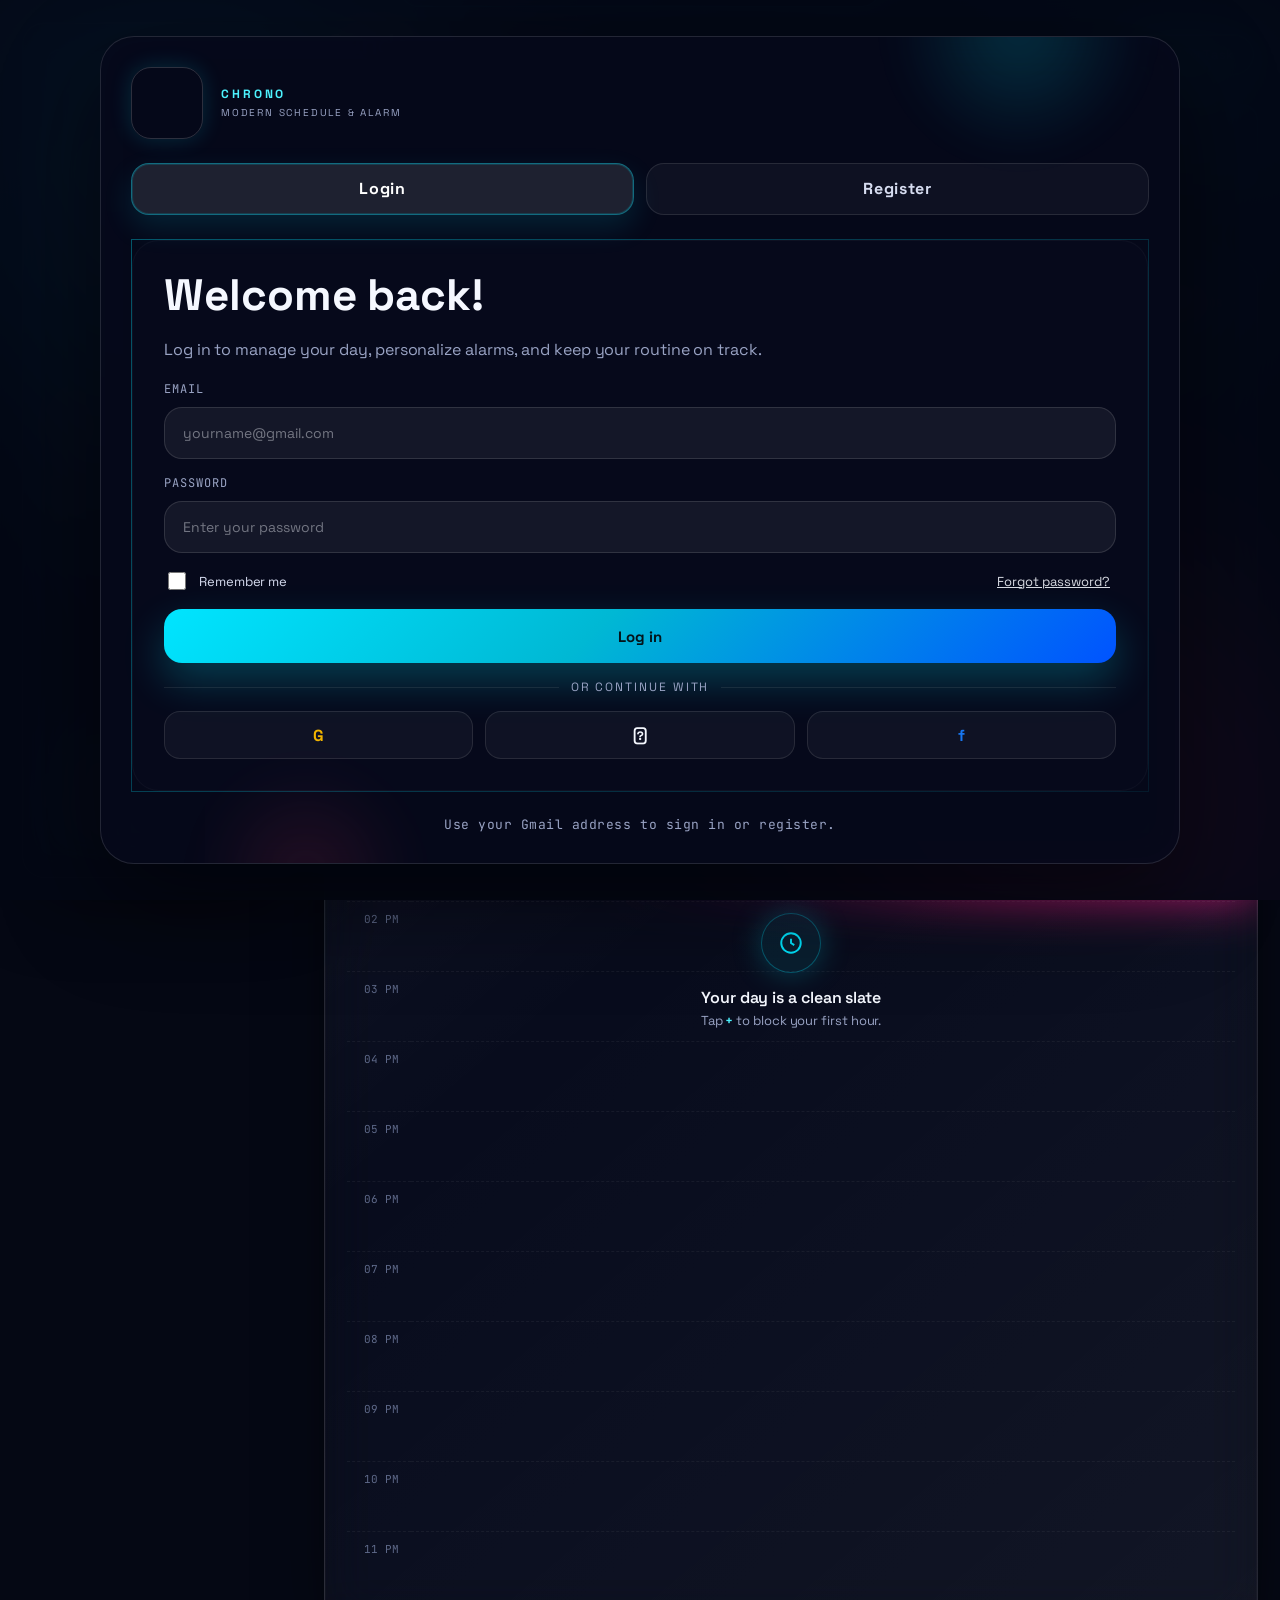
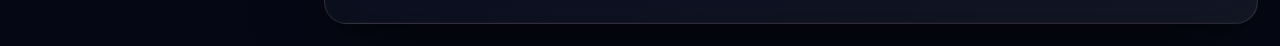
==== commit a6f5026d: "Updated UI design and fixed some bugs" ====
--- a/Chrono App.html
+++ b/Chrono App.html
@@ -240,6 +240,17 @@
         <h3>Your day is a clean slate</h3>
         <p>Tap <b>+</b> to block your first hour.</p>
       </div>
+
+      <div class="grid-schedule" id="gridSchedule" hidden>
+        <div class="schedule-head">
+          <div>
+            <div class="schedule-label">Today's schedule</div>
+            <div class="schedule-sub">A quick summary of visible time blocks</div>
+          </div>
+          <span class="schedule-count" id="scheduleCount">0 tasks</span>
+        </div>
+        <div class="schedule-items" id="scheduleItems"></div>
+      </div>
     </section>
 
     <section class="alarm-page glass" id="alarmPage" hidden>
--- a/daily-schedule.css
+++ b/daily-schedule.css
@@ -634,6 +634,110 @@
   transform: translateY(-1px);
   border-color: rgba(255,255,255,0.22);
   box-shadow: inset 0 1px 0 rgba(255,255,255,0.2), 0 12px 30px -10px rgba(0,0,0,0.7), 0 0 20px -6px var(--cat-color, var(--cyan));
+}
+
+.grid-schedule {
+  margin-top: 20px;
+  padding: 18px;
+  border-radius: 24px;
+  background: rgba(255,255,255,0.03);
+  border: 1px solid rgba(255,255,255,0.08);
+}
+.schedule-head {
+  display: flex;
+  align-items: center;
+  justify-content: space-between;
+  gap: 14px;
+  margin-bottom: 14px;
+}
+.schedule-label {
+  font-size: 13px;
+  font-weight: 700;
+  letter-spacing: 0.08em;
+  text-transform: uppercase;
+  color: var(--ink-80);
+}
+.schedule-sub {
+  font-size: 13px;
+  color: var(--ink-60);
+}
+.schedule-count {
+  font-size: 13px;
+  font-weight: 700;
+  color: var(--ink-100);
+}
+.schedule-items {
+  display: grid;
+  gap: 12px;
+}
+.schedule-item {
+  padding: 14px 16px;
+  border-radius: 18px;
+  background: rgba(255,255,255,0.04);
+  border: 1px solid rgba(255,255,255,0.08);
+  display: grid;
+  gap: 8px;
+  position: relative;
+  overflow: hidden;
+}
+.schedule-item::before {
+  content: "";
+  position: absolute;
+  left: 0;
+  top: 14px;
+  bottom: 14px;
+  width: 4px;
+  border-radius: 999px;
+  background: linear-gradient(180deg, rgba(0,229,255,0.75), rgba(0,229,255,0.18));
+}
+.schedule-top {
+  display: flex;
+  justify-content: space-between;
+  align-items: baseline;
+  gap: 12px;
+}
+.schedule-item h4 {
+  margin: 0;
+  font-size: 0.96rem;
+  color: var(--ink-100);
+  line-height: 1.3;
+}
+.schedule-range {
+  color: var(--ink-60);
+  font-size: 0.82rem;
+  font-family: var(--font-mono);
+  white-space: nowrap;
+}
+.schedule-meta {
+  display: flex;
+  justify-content: flex-start;
+  gap: 10px;
+  align-items: center;
+  color: var(--ink-60);
+  font-size: 0.84rem;
+  font-family: var(--font-mono);
+}
+.schedule-empty {
+  padding: 16px;
+  border-radius: 18px;
+  background: rgba(255,255,255,0.02);
+  color: var(--ink-60);
+  text-align: center;
+}
+.schedule-meta {
+  display: flex;
+  justify-content: space-between;
+  gap: 10px;
+  font-family: var(--font-mono);
+  font-size: 0.82rem;
+  color: var(--ink-60);
+}
+.schedule-empty {
+  padding: 16px;
+  border-radius: 18px;
+  background: rgba(255,255,255,0.02);
+  color: var(--ink-60);
+  text-align: center;
 }
 
 .task-check {
